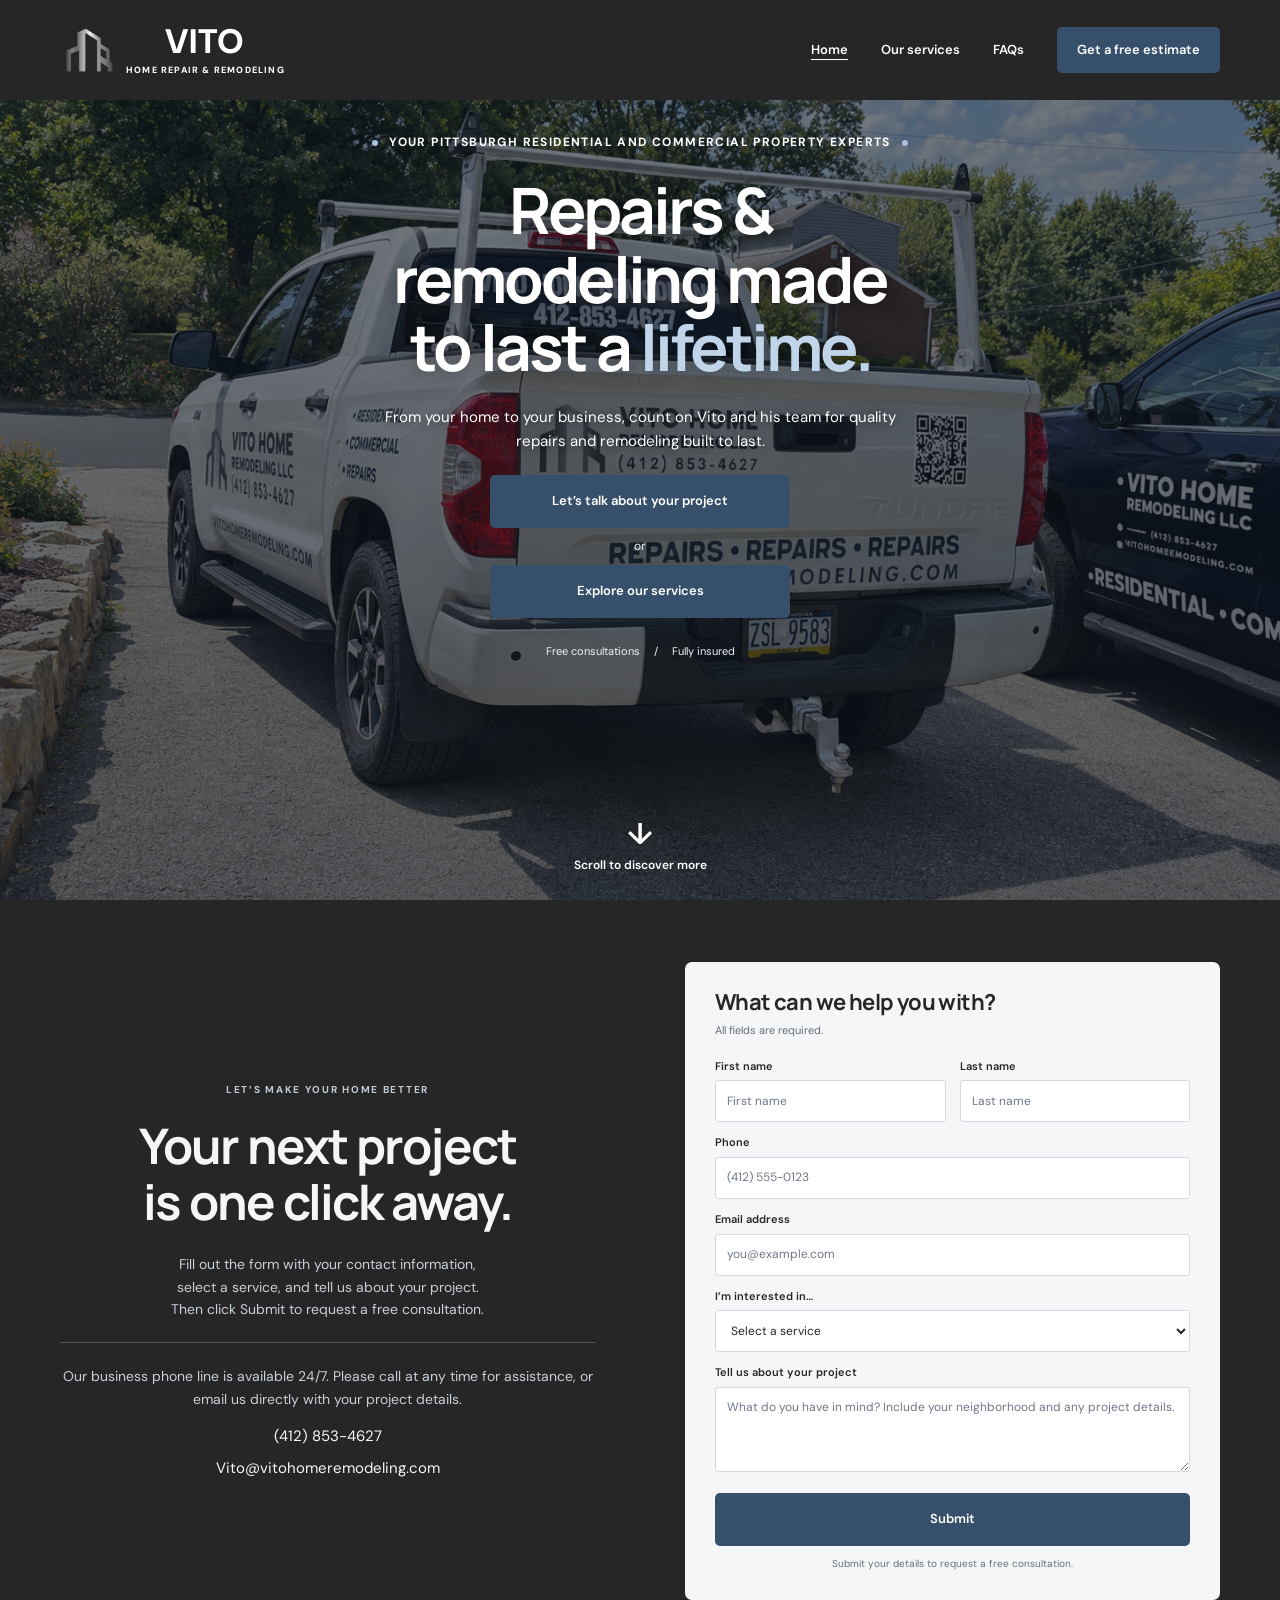
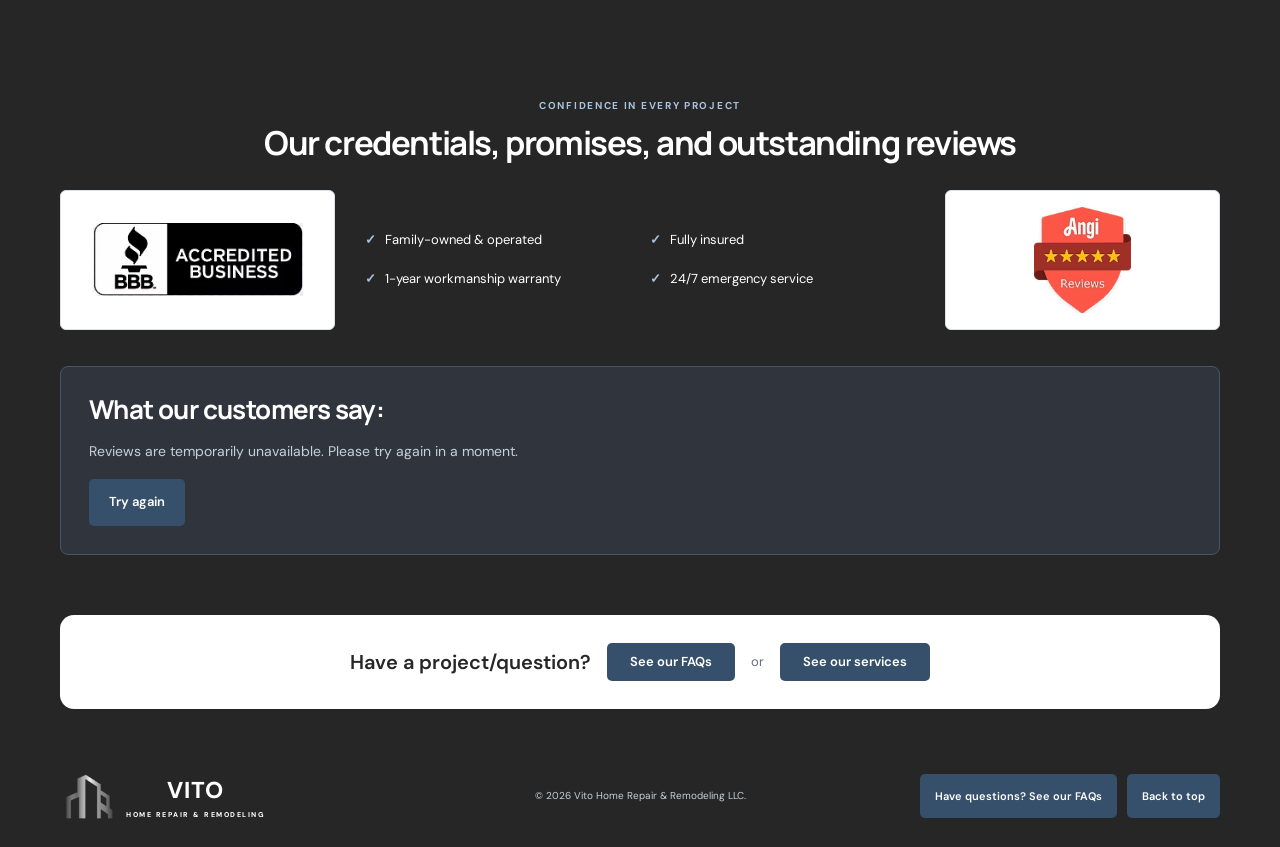
==== index.html @ 591f5d30 "more compliance changes" ====
<!doctype html>
<html lang="en">
<head>
  <meta charset="utf-8">
  <meta name="viewport" content="width=device-width, initial-scale=1">
  <meta name="description" content="Family-owned home remodeling and repairs in Greater Pittsburgh. Talk directly with Vito about roofing, gutters, exterior repairs, and interior remodeling.">
  <meta name="theme-color" content="#262626">
  <title>Vito Home Repair &amp; Remodeling | Built on trust. Made for home.</title>
  <link rel="stylesheet" href="styles.css">
  <script src="script.js" defer></script>

  <script src="scroll-cue.js" defer></script>
  <script src="reviews.js" defer></script>
</head>
<body>
  <a class="skip-link" href="#main">Skip to content</a>
  <div class="site-header" id="top"><header class="header container">
    <a class="brand" href="#" aria-label="Vito Home Repair &amp; Remodeling home"><img class="brand-logo" src="images/branding/Metallic%20Geometric%20Architecture%20Emblem.png" alt="" width="56" height="48"><span>VITO<span class="brand-sub">HOME REPAIR &amp; REMODELING</span></span></a>
    <button class="menu-toggle" type="button" aria-expanded="false" aria-controls="navigation">Menu <span aria-hidden="true">&#9776;</span></button>
    <nav id="navigation" aria-label="Main navigation"><a href="index.html" aria-current="page">Home</a><a href="services.html">Our services</a><a href="faq.html">FAQs</a><a href="#contact-form" class="button button-small">Get a free estimate</a></nav>
  </header></div>
  <main id="main">
    <section class="hero hero-background" aria-labelledby="hero-title">
      <p class="eyebrow hero-tagline"><span class="dot" aria-hidden="true"></span> YOUR PITTSBURGH RESIDENTIAL AND COMMERCIAL PROPERTY EXPERTS <span class="dot" aria-hidden="true"></span></p>
      <div class="hero-copy"><h1 id="hero-title">Repairs &amp;<br>remodeling made<br>to last a <em>lifetime.</em></h1><p class="intro">From your home to your business, count on Vito and his team for quality repairs and remodeling built to last.</p><div class="hero-actions"><a href="#contact-form" class="button">Let&#8217;s talk about your project</a><span class="hero-action-divider">or</span><a class="button" href="services.html">Explore our services</a></div><div class="hero-note">Free consultations <span class="separator">/</span> Fully insured</div></div>
    <div class="scroll-cue-slot"><a class="scroll-cue" href="#contact"><span class="scroll-cue-arrow" aria-hidden="true">&#8595;</span><span>Scroll to discover more</span></a></div>
    </section>

    <section id="contact" class="contact section" aria-labelledby="contact-title"><div class="container contact-grid"><div class="contact-copy"><p class="eyebrow">LET&#8217;S MAKE YOUR HOME BETTER</p><h2 id="contact-title">Your next project<br>is one click away.</h2><p>Fill out the form with your contact information, select a service, and tell us about your project. Then click Submit to request a free consultation.</p><div class="contact-direct"><p>Our business phone line is available 24/7. Please call at any time for assistance, or email us directly with your project details.</p><a class="contact-phone" href="tel:+14128534627">(412) 853-4627</a><a class="contact-email" href="mailto:Vito@vitohomeremodeling.com">Vito@vitohomeremodeling.com</a></div></div>
      <form id="contact-form" class="contact-form" novalidate><h3>What can we help you with?</h3><p class="form-intro">All fields are required.</p><div class="form-row"><div class="field"><label for="firstName">First name</label><input id="firstName" name="firstName" autocomplete="given-name" minlength="1" maxlength="80" required placeholder="First name" aria-describedby="firstName-error"><span class="error" id="firstName-error"></span></div><div class="field"><label for="lastName">Last name</label><input id="lastName" name="lastName" autocomplete="family-name" minlength="1" maxlength="80" required placeholder="Last name" aria-describedby="lastName-error"><span class="error" id="lastName-error"></span></div></div><div class="field"><label for="phone">Phone</label><input id="phone" name="phone" type="tel" autocomplete="tel" maxlength="25" required placeholder="(412) 555-0123" aria-describedby="phone-error"><span class="error" id="phone-error"></span></div><div class="field"><label for="email">Email address</label><input id="email" name="email" type="email" autocomplete="email" maxlength="254" required placeholder="you@example.com" aria-describedby="email-error"><span class="error" id="email-error"></span></div><div class="field"><label for="service">I&#8217;m interested in&#8230;</label><select id="service" name="service" required aria-describedby="service-error"><option value="">Select a service</option><option>Roofing & leak repairs</option><option>Gutters & exterior repairs</option><option>Interior remodeling</option><option>Commercial repairs</option><option>Something else</option></select><span class="error" id="service-error"></span></div><div class="field"><label for="message">Tell us about your project</label><textarea id="message" name="message" rows="3" minlength="20" maxlength="2000" required placeholder="What do you have in mind? Include your neighborhood and any project details." aria-describedby="message-error"></textarea><span class="error" id="message-error"></span></div><div class="honeypot" aria-hidden="true"><label for="website">Leave this field empty</label><input id="website" name="website" tabindex="-1" autocomplete="off"></div><button class="button submit-button" type="submit">Submit</button><p class="form-note">Online submission is not available yet. Please call or email us directly.</p><p id="form-status" role="status" aria-live="polite"></p><noscript><p>Online submission is not available yet. Please <a href="mailto:Vito@vitohomeremodeling.com">email Vito directly</a> or call (412) 853-4627.</p></noscript></form></div></section>
    <section class="credentials" aria-labelledby="credentials-title">
      <div class="container">
        <div class="credentials-heading"><p class="eyebrow">CONFIDENCE IN EVERY PROJECT</p><h2 id="credentials-title">Our credentials, promises, and outstanding reviews</h2></div>
        <div class="credentials-content">
          <div class="credential-badge credential-bbb"><img src="images/credentials/BBBcred_icon~mv2.avif" alt="Better Business Bureau credential badge" loading="lazy"></div>
          <ul class="credential-list">
            <li><span aria-hidden="true">&#10003;</span> Family-owned &amp; operated</li>
            <li><span aria-hidden="true">&#10003;</span> Fully insured</li>
            <li><span aria-hidden="true">&#10003;</span> 1-year workmanship warranty</li>
            <li><span aria-hidden="true">&#10003;</span> 24/7 emergency service</li>
          </ul>
          <div class="credential-badge credential-angi"><img src="images/credentials/angi_five_star_icon_mv2.avif" alt="Angi five-star badge" loading="lazy"></div>
        </div>
        <section id="google-reviews" class="google-reviews" aria-labelledby="reviews-title">
          <div class="reviews-heading"><h3 id="reviews-title">What our customers say:</h3></div>
          <p id="reviews-status" class="reviews-status" role="status" aria-live="polite">Loading Google reviews...</p>
          <div id="google-reviews-content" aria-busy="true"></div>
          <button id="reviews-retry" class="button button-small" type="button" hidden>Try again</button>
          <noscript><p>Enable JavaScript to view Google reviews.</p></noscript>
        </section>
      </div>
    </section>
    
    <div class="project-prompt-section">
    <div class="contact-intro-prompt container">
      <p>Have a project/question?</p>
      <a class="button" href="faq.html">See our FAQs</a>
      <span>or</span>
      <a class="button" href="services.html">See our services</a>
    </div>
    </div>
  </main>

  <footer class="site-footer"><div class="container footer"><a class="footer-brand" href="#"><img class="brand-logo" src="images/branding/Metallic%20Geometric%20Architecture%20Emblem.png" alt="" width="56" height="48"><div>VITO<span>HOME REPAIR &amp; REMODELING</span></div></a><p>&#169; <span id="year">2026</span> Vito Home Repair &amp; Remodeling LLC.</p><div class="footer-actions"><a class="button button-small" href="faq.html">Have questions? See our FAQs</a><a class="button button-small back-to-top" href="#top">Back to top</a></div></div></footer>
</body>
</html>
---- styles.css ----
@import url('https://fonts.googleapis.com/css2?family=DM+Sans:wght@400;500;600;700&family=Manrope:wght@400;500;600;700;800&display=swap');
:root{--cream:#f5f6f8;--ink:#262626;--muted:#656e7b;--blue:#36506b;--line:#d9e0e8;--white:#fff;--radius:5px}*{box-sizing:border-box}html{scroll-behavior:smooth;scroll-padding-top:25px}body{margin:0;background:var(--cream);color:var(--ink);font-family:'DM Sans',Arial,sans-serif;font-size:15px;line-height:1.6}a{color:inherit;text-decoration:none;text-align:center}button,input,textarea,select{font:inherit}button,a,input,textarea,select{-webkit-tap-highlight-color:transparent}a,button{touch-action:manipulation}img{display:block;width:100%;height:100%;object-fit:cover}h1,h2,h3,p{margin:0}h1,h2,h3{font-family:Manrope,Arial,sans-serif;line-height:1.15}h2{font-size:clamp(28px,3vw,39px);font-weight:700;letter-spacing:-1.4px}h3{font-size:20px;letter-spacing:-.6px}.container{width:min(1160px,calc(100% - 80px));margin-inline:auto}.topbar{background:var(--ink);color:#eee;font-size:11px;letter-spacing:.3px}.topbar .container{display:flex;justify-content:space-between;padding-block:9px}.topbar a span{margin:0 9px;color:#a8c4e0}.header{display:flex;justify-content:space-between;align-items:center;height:100px}.brand{display:flex;align-items:center;gap:10px;font-size:34px;font-weight:800;letter-spacing:1px;line-height:1}.brand svg{width:42px;height:45px;fill:none;stroke:var(--blue);stroke-width:2.8;stroke-linejoin:round}.brand-sub{display:block;font-size:9px;letter-spacing:2px;margin-top:7px}.header nav{display:flex;align-items:center;gap:33px;font-size:13px;font-weight:600}.button{display:inline-flex;align-items:center;justify-content:center;text-align:center;gap:26px;background:var(--blue);color:white;border:1px solid transparent;border-radius:var(--radius);padding:15px 22px;font-weight:600;font-size:13px;cursor:pointer;transition:background .2s,transform .2s}.button:hover{background:#293e54;transform:translateY(-2px)}.button span{font-size:19px;line-height:1}.button-small{padding:12px 19px}.menu-toggle{display:none}.hero{display:grid;grid-template-columns:1fr 1fr;gap:40px;align-items:center;padding:26px 0 40px}.eyebrow{font-size:10px;letter-spacing:1.7px;font-weight:700;margin-bottom:20px}.dot{display:inline-block;height:6px;width:6px;border-radius:50%;background:var(--blue);vertical-align:middle;margin-right:7px}h1{font-size:clamp(44px,5vw,66px);font-weight:700;letter-spacing:-3px;line-height:1.07}em{font-style:normal;color:var(--blue)}.intro{max-width:410px;color:var(--muted);margin-top:23px;font-size:15px}.hero-actions{display:flex;align-items:center;gap:23px;margin-top:29px}.text-link{font-size:12px;font-weight:700;white-space:nowrap}.text-link span{margin-left:9px}.hero-note{display:flex;align-items:center;gap:10px;font-size:11px;color:var(--muted);margin-top:25px}.check{color:var(--blue);font-size:16px}.separator{color:#bbc8d8;margin-inline:4px}.hero-visual{height:440px;position:relative;border-radius:7px;isolation:isolate;background:#36506b}.hero-visual>img{border-radius:7px}.hero-visual:after{content:'';position:absolute;inset:0;background:linear-gradient(transparent 45%,#20262ecc);border-radius:7px;z-index:1}.image-label{position:absolute;bottom:28px;left:28px;right:20px;color:#fff;z-index:2;display:grid;font-size:20px;font-weight:500}.small-label{font-size:9px;letter-spacing:1.8px;margin-bottom:6px}.experience{position:absolute;top:25px;right:-15px;background:#e0e8f1;z-index:2;padding:17px 21px;display:flex;align-items:center;gap:12px;border-radius:3px;box-shadow:0 6px 25px #0001;transform:rotate(3deg)}.experience strong{font-size:36px;line-height:1.1;letter-spacing:-2px}.experience span{font-size:11px;line-height:1.35}.trust-strip{display:flex;justify-content:space-between;gap:15px;border-block:1px solid var(--line);padding-block:20px;font-size:11px;font-weight:500}.trust-strip b{color:var(--blue);margin-right:9px}.section{padding-block:62px}.section-heading{display:flex;justify-content:space-between;align-items:end;gap:25px;margin-bottom:28px}.section-heading .eyebrow{margin-bottom:12px}.section-heading>p{font-size:12px;color:var(--muted);flex-shrink:0}.service-grid{display:grid;grid-template-columns:repeat(3,1fr);gap:25px}.service-image{height:215px;border-radius:5px;position:relative;overflow:hidden;background:#dfe5ed}.service-image img{transition:transform .4s}.service-card:hover img{transform:scale(1.04)}.image-number{position:absolute;bottom:12px;left:12px;font-size:9px;letter-spacing:1.2px;background:var(--cream);padding:5px 9px;border-radius:2px}.card-title{display:flex;justify-content:space-between;align-items:center;margin-top:19px;gap:6px}.card-title h3{font-size:19px}.card-title>span{display:grid;place-items:center;border:1px solid #cbd5e1;border-radius:50%;width:29px;height:29px;flex-shrink:0}.service-card p{color:var(--muted);font-size:13px;margin-top:9px;max-width:330px}.services-footer{text-align:center;font-size:12px;color:var(--muted);margin-top:30px}.services-footer a{color:var(--ink);border-bottom:1px solid #a4b3c5;margin-left:5px}.about{background:#e7ecf2;border-radius:7px;display:grid;grid-template-columns:.9fr 1.1fr;overflow:hidden}.owner-photo{position:relative;min-height:340px}.owner-photo img{position:absolute;inset:0}.owner-photo>span{position:absolute;bottom:17px;left:20px;background:var(--cream);padding:7px 12px;font-size:9px;letter-spacing:1.2px}.about-copy{padding:36px 45px}.about-copy .eyebrow{margin-bottom:14px}.about-copy h2{font-size:32px}.about-copy p:not(.eyebrow){font-size:13px;color:#546171;margin-top:16px}.signature{font-family:Georgia,serif;font-style:italic;font-size:24px;margin-top:20px}.signature span{display:block;font-family:'DM Sans',Arial,sans-serif;font-style:normal;font-size:8px;font-weight:600;letter-spacing:1.5px;margin-top:5px}.contact{background:var(--ink);color:var(--cream);margin-top:65px}.contact-grid{display:grid;grid-template-columns:1fr 1fr;gap:90px;align-items:center}.contact-copy .eyebrow{color:#c1ccdb}.contact-copy h2{font-size:clamp(35px,4vw,49px);letter-spacing:-1.8px;line-height:1.15}.contact-copy em{color:#a8c4e0}.contact-copy>p:not(.eyebrow){font-size:14px;max-width:335px;color:#c6cfdb;margin-top:23px}.contact-phone{display:block;font-family:Manrope,Arial,sans-serif;font-size:26px;font-weight:600;margin-top:30px}.contact-phone span{font-size:21px;color:#a8c4e0;margin-left:10px}.contact-email{display:inline-block;font-size:13px;color:#cdd5e0;margin-top:5px;border-bottom:1px solid #65788e}.location{border-top:1px solid #485565;margin-top:30px;padding-top:19px;font-size:11px;color:#c2cddb}.location span{color:#a8c4e0;font-size:20px;margin-right:8px}.contact-form{background:var(--cream);padding:28px 30px;color:var(--ink);border-radius:7px}.contact-form h3{font-size:22px}.form-intro{font-size:11px;color:var(--muted);margin:7px 0 18px}.form-row{display:grid;grid-template-columns:1fr 1fr;gap:14px}.field{margin-bottom:12px}label{display:block;font-weight:600;font-size:11px;margin-bottom:5px}label span{font-weight:400;color:var(--muted)}input,select,textarea{width:100%;min-width:0;padding:10px 11px;border:1px solid #d1dae5;border-radius:3px;background:#fff;color:var(--ink);font-size:12px}input,select{min-height:42px}textarea{resize:vertical;min-height:85px}input::placeholder,textarea::placeholder{color:#6d7888}input[aria-invalid=true],textarea[aria-invalid=true],select[aria-invalid=true]{border-color:#b33122}.error{display:block;color:#a6291c;font-size:11px;margin-top:3px}.error:empty{display:none}.submit-button{width:100%;margin-top:2px}.form-note{font-size:10px;text-align:center;color:var(--muted);margin-top:10px}#form-status{font-size:12px;margin-top:10px}#form-status:empty{display:none}.honeypot{position:absolute;left:-10000px;width:1px;height:1px;overflow:hidden}.footer{display:flex;align-items:center;justify-content:space-between;gap:20px;padding-block:27px;font-size:10px;color:var(--muted)}.footer-brand{font-size:23px;font-weight:800;color:var(--ink);letter-spacing:1px}.footer-brand span{display:block;font-size:7px;letter-spacing:1.5px}.footer>a:last-child{font-size:11px}.skip-link{position:fixed;top:-70px;left:15px;padding:10px 20px;background:var(--ink);color:#fff;z-index:20}.skip-link:focus{top:10px}:focus-visible{outline:3px solid #6689ae;outline-offset:4px}a:not(.button):hover{color:var(--blue)}.topbar a:hover,.contact a:hover{color:#c0d5ea}
@media(min-width:1400px){.hero{padding-top:35px}.hero-visual{height:460px}}
@media(max-width:1000px){.container{width:calc(100% - 48px)}.hero{gap:28px}h1{font-size:48px}.hero-actions{align-items:start;flex-direction:column;gap:15px}.hero-visual{height:450px}.section-heading>p{display:none}.contact-grid{gap:40px}.about-copy{padding:30px}.trust-strip{flex-wrap:wrap}.service-image{height:180px}.card-title h3{font-size:16px}}
@media(max-width:650px){.container{width:calc(100% - 36px)}.topbar{font-size:9px}.topbar a{font-size:0}.topbar a:after{content:'Call (412) 853-4627';font-size:10px}.topbar a span,.since{display:none}.header{height:82px;position:relative}.brand{font-size:29px}.brand svg{width:34px}.brand-sub{font-size:7px}.menu-toggle{display:block;background:transparent;border:1px solid var(--line);border-radius:3px;padding:8px 12px;color:var(--ink);font-size:12px}.menu-toggle span{margin-left:8px}.header nav{display:none;position:absolute;top:73px;left:0;right:0;background:var(--cream);padding:22px;z-index:10;box-shadow:0 12px 18px #0002;border:1px solid var(--line);align-items:stretch;gap:20px}.header nav.open{display:flex;flex-direction:column}.hero{grid-template-columns:1fr;padding:15px 0 26px;gap:30px}h1{font-size:clamp(42px,11vw,60px);letter-spacing:-2px}.eyebrow{font-size:9px;margin-bottom:17px}.intro{font-size:14px;margin-top:18px;max-width:390px}.hero-actions{flex-direction:row;align-items:center;gap:18px;margin-top:23px}.hero-actions .button{padding:13px 15px;gap:15px;font-size:11px}.text-link{font-size:10px}.hero-note{margin-top:16px}.hero-visual{height:290px;margin-right:8px}.experience{top:20px;right:-8px;padding:13px 17px}.experience strong{font-size:30px}.image-label{left:20px;bottom:22px;font-size:18px}.trust-strip{display:grid;grid-template-columns:1fr 1fr;gap:14px 9px;font-size:9px;padding-block:19px}.trust-strip b{margin-right:4px}.section{padding-block:39px}h2{font-size:29px;letter-spacing:-1px}.section-heading{margin-bottom:22px}.service-grid{grid-template-columns:1fr;gap:25px}.service-image{height:220px}.card-title{margin-top:12px}.card-title h3{font-size:20px}.service-card p{max-width:none;margin-top:5px}.services-footer{font-size:11px;text-align:left;margin-top:24px}.services-footer a{display:inline-block;margin:4px 0 0}.about{grid-template-columns:1fr}.owner-photo{min-height:250px}.about-copy{padding:28px 23px}.about-copy h2{font-size:30px}.contact{margin-top:39px}.contact-grid{grid-template-columns:1fr;gap:28px}.contact-copy h2{font-size:40px}.contact-copy h2 br:nth-child(2){display:none}.contact-copy>p:not(.eyebrow){margin-top:17px}.contact-phone{margin-top:20px}.location{margin-top:20px;padding-top:13px}.contact-form{padding:24px 20px}.form-row{gap:10px}.footer{flex-wrap:wrap;gap:15px;padding-block:22px}.footer p{order:3;width:100%;border-top:1px solid var(--line);padding-top:14px}input,select,textarea{font-size:16px}.form-note{font-size:11px}}
.credentials + .about{margin-top:45px}
.header a[aria-current="page"]{color:var(--blue)}
.services-intro{padding-block:30px 38px;text-align:center}
.services-intro h1{font-size:clamp(40px,5vw,62px)}
.services-intro>p:last-child{max-width:540px;color:var(--muted);margin-top:20px;margin-inline:auto}
.service-jumpbar{position:sticky;top:0;z-index:5;background:var(--ink);color:#fff;--line:#fff;border-block:1px solid var(--line)}
.service-jumpbar>.container{display:grid;grid-template-columns:repeat(4,minmax(0,1fr))}
.service-jumpbar a{display:flex;align-items:center;justify-content:center;text-align:center;gap:10px;padding:19px 14px;font-size:12px;font-weight:600;min-height:62px;border-right:1px solid var(--line)}
.service-jumpbar a:last-child{border-right:0}
.service-jumpbar a:hover{background:#252525;color:#fff}


.service-stack{padding-block:12px 36px}
.service-detail{display:grid;grid-template-columns:.85fr 1.15fr;gap:48px;padding-block:42px;border-bottom:1px solid var(--line);scroll-margin-top:85px;align-items:center}
.service-detail-photo{position:relative;height:340px;border-radius:6px;overflow:hidden;background:#e7ecf2}
.service-detail-copy .eyebrow{margin-bottom:12px}
.service-detail-copy>p:not(.eyebrow){color:var(--muted);font-size:14px;margin-top:14px;max-width:470px}
.service-list{display:grid;grid-template-columns:1fr 1fr;gap:12px 22px;padding:0;list-style:none;margin:23px 0 26px;font-size:13px}
.service-list li{position:relative;padding-left:19px}
.service-list li:before{content:'\2713';position:absolute;left:0;color:var(--blue)}
.services-cta{display:flex;align-items:center;justify-content:space-between;gap:30px;background:#e7ecf2;padding:32px;border-radius:6px;margin-bottom:30px}
.services-cta .eyebrow{margin-bottom:10px}
.services-cta h2{font-size:29px}
.services-cta p:last-child{color:var(--muted);font-size:13px;margin-top:12px}
.services-cta .button{flex-shrink:0;justify-content:center;text-align:center}
@media(max-width:1000px){.service-jumpbar a{font-size:11px;padding:14px 10px;gap:7px}.service-detail{gap:28px}.service-list{gap:12px 16px}.service-detail-photo{height:360px}}
@media(max-width:650px){.credentials + .about{margin-top:30px}.services-intro{padding-block:15px 28px}.services-intro>p:last-child{font-size:14px}.service-jumpbar>.container{grid-template-columns:1fr 1fr}.service-jumpbar a{font-size:10px;min-height:48px;padding:10px 8px;gap:6px}.service-jumpbar a:nth-child(2n){border-right:0}.service-jumpbar a:nth-child(-n+2){border-bottom:1px solid var(--line)}.service-detail{grid-template-columns:1fr;gap:23px;padding-block:28px;scroll-margin-top:135px}.service-detail-photo{height:230px}.service-detail-copy h2{font-size:30px}.service-list{font-size:12px;gap:12px 16px;margin-top:20px}.service-detail-copy .button{font-size:12px}.service-stack{padding-block:0 28px}.services-cta{align-items:start;flex-direction:column;padding:25px;gap:22px}.services-cta h2{font-size:27px}}
[data-slideshow] img:not(:first-child){display:none}
[data-slideshow].slideshow-ready img{display:block;position:absolute;inset:0;opacity:0;transition:opacity 1.2s ease;pointer-events:none}
[data-slideshow].slideshow-ready img.is-active{opacity:1}
.slideshow-controls{position:absolute;bottom:12px;right:12px;z-index:2;display:flex;align-items:center;gap:2px;padding:3px;background:#000c;color:#fff;border-radius:4px}
.slideshow-controls button{min-width:38px;min-height:38px;padding:6px 9px;border:0;background:transparent;color:inherit;border-radius:2px;cursor:pointer;font-size:12px}
.slideshow-controls button:first-child,.slideshow-controls button:nth-child(3){font-size:24px;line-height:1}
.slideshow-controls button:hover{background:#ffffff30}
.slideshow-counter{font-size:11px;min-width:44px;text-align:center;padding-inline:6px}
@media(prefers-reduced-motion:reduce){html{scroll-behavior:auto}*,*:before,*:after{transition:none!important}}

.service-detail-copy > .button{display:flex;width:fit-content;max-width:100%;margin-inline:auto;justify-content:center;text-align:center}

.site-header{background:#262626;color:#fff}
.brand-sub{letter-spacing:1.2px}
@media(max-width:650px){.brand-sub{letter-spacing:.8px;font-size:7px}}
.hero-visual[data-slideshow] .image-label{bottom:72px;pointer-events:none}
.hero-visual[data-slideshow]:after{pointer-events:none}
.hero-visual[data-slideshow] .slideshow-controls{z-index:3}
.site-header .header a:not(.button){color:#fff}
.site-header .header a:not(.button):hover{text-decoration:underline;text-underline-offset:5px}
.site-header .header a[aria-current="page"]{text-decoration:underline;text-underline-offset:5px}
.site-header .menu-toggle{color:#fff;border-color:#666}
@media(max-width:650px){.site-header .header nav{background:#262626;border-color:#555}}

.contact-copy .location{border-top:0;margin-top:20px;padding-top:0}
.contact-direct{border-top:1px solid #485565;margin-top:22px;padding-top:22px;text-align:center}
.contact-direct p{font-size:14px;color:#c6cfdb;margin-bottom:14px}
.contact-direct .contact-phone,.contact-direct .contact-email{display:block;width:fit-content;max-width:100%;margin:8px auto 0;font-family:inherit;font-size:15px;font-weight:400;color:var(--cream);background:none;border:0;text-decoration:none;overflow-wrap:anywhere}
.contact-direct .contact-phone:hover,.contact-direct .contact-email:hover{color:var(--cream);text-decoration:underline}

.contact-copy{text-align:center}
.contact-copy>p:not(.eyebrow){margin-inline:auto}

.hero-actions{flex-direction:column;align-items:stretch;gap:9px;max-width:300px}
.hero-action-divider{text-align:center;font-size:12px;color:var(--muted)}

.hero-copy{text-align:center}
.hero-copy .intro,.hero-copy .hero-actions{margin-inline:auto}
.hero-copy .hero-note{justify-content:center}

.hero-tagline .dot:last-child{margin-right:0;margin-left:7px}
.about-copy h2.signature{font-family:Georgia,serif;font-weight:400;letter-spacing:normal;margin-top:0}

.scroll-cue{grid-column:1 / -1;display:flex;flex-direction:column;align-items:center;justify-content:center;gap:4px;width:fit-content;min-height:44px;margin:0 auto;padding:5px 14px;color:var(--blue);font-size:12px;font-weight:600}
.scroll-cue:hover{text-decoration:underline;text-underline-offset:4px}

.scroll-cue-arrow{font-size:30px;line-height:1.2}

.hero-tagline{grid-column:1 / -1;font-size:12px;line-height:1.7;text-align:center;width:100%;margin:0;letter-spacing:1.4px}

.credentials{padding-block:36px;background:var(--ink);color:#fff}
.credentials-heading{text-align:center;margin-bottom:28px}
.credentials-heading .eyebrow{color:#a8c4e0;margin-bottom:10px}
.credentials-heading h2{font-size:clamp(25px,3vw,33px)}
.credentials-content{display:grid;grid-template-columns:minmax(140px,1fr) minmax(0,2fr) minmax(140px,1fr);align-items:center;gap:30px}
.credential-badge{display:flex;align-items:center;justify-content:center;height:140px;padding:16px;background:#fff;border:1px solid var(--line);border-radius:6px}
.credential-badge img{width:100%;height:100%;object-fit:contain;max-width:210px}
.credential-list{display:grid;grid-template-columns:1fr 1fr;gap:18px 20px;list-style:none;padding:0;margin:0;font-size:13px}
.credential-list li{display:flex;align-items:baseline;gap:9px}
.credential-list span{color:#a8c4e0;font-weight:700}
.reviews-placeholder{margin-top:30px;padding:28px 20px;min-height:170px;border:1px dashed #7e93ab;border-radius:6px;background:#30353d;text-align:center;display:flex;flex-direction:column;justify-content:center;gap:12px}
.reviews-placeholder h3{color:#fff;font-size:23px}
.reviews-placeholder p{color:#c6cfdb;font-size:14px}
@media(max-width:900px){.credentials-content{gap:20px}.credential-list{grid-template-columns:1fr;font-size:12px}}
@media(max-width:600px){.credentials-content{grid-template-columns:repeat(2,minmax(0,1fr));gap:20px}.credential-list{grid-column:1 / -1;grid-row:2;grid-template-columns:1fr 1fr;max-width:440px;width:100%;margin-inline:auto}.credential-badge{height:120px;padding:12px}.credential-angi{grid-column:2;grid-row:1}}
@media(max-width:400px){.credential-list{grid-template-columns:1fr;max-width:230px}}
.faq-bottom-link{text-align:center;padding-block:28px 12px}
.faq-intro{text-align:center;padding-block:42px 38px}
.faq-intro .eyebrow{color:var(--blue)}
.faq-intro h1{font-size:clamp(36px,4.5vw,58px);letter-spacing:-2px;line-height:1.15}
.faq-intro>p:last-child{max-width:540px;margin:20px auto 0;color:var(--muted);font-size:15px}
.faq-content{max-width:850px;padding-bottom:48px}
.faq-section-heading{text-align:center;margin-bottom:24px}
.faq-section-heading h2{font-size:26px;letter-spacing:-.6px}
.faq-section-heading p{color:var(--muted);font-size:12px;margin-top:9px}
.faq-list{display:grid;gap:12px}
.faq-list details{background:#fff;border:1px solid var(--line);border-radius:6px;overflow:hidden}
.faq-list details[open]{border-color:var(--blue)}
.faq-list summary{display:flex;align-items:center;justify-content:space-between;gap:20px;list-style:none;cursor:pointer;padding:20px 24px;font-family:Manrope,Arial,sans-serif;font-size:15px;font-weight:700;line-height:1.5}
.faq-list summary::-webkit-details-marker{display:none}
.faq-list summary::after{content:'+';font-size:24px;line-height:1;color:var(--blue);flex-shrink:0;font-weight:400}
.faq-list details[open]>summary::after{content:'\2212'}
.faq-list summary:hover{background:#e7ecf2}
.faq-list summary:focus-visible{outline-offset:-4px}
.faq-answer{padding:0 24px 22px;color:var(--muted);font-size:14px;line-height:1.8}
.faq-answer a{display:inline-block;margin-top:12px;color:var(--blue);font-weight:600;text-decoration:underline;text-underline-offset:4px}
.faq-help{background:var(--ink);color:#fff;text-align:center;padding:38px 24px;border-radius:8px;margin-bottom:40px}
.faq-help .eyebrow{color:#a8c4e0;margin-bottom:12px}
.faq-help p:not(.eyebrow){color:#c6cfdb;margin:16px auto 22px;max-width:480px}
@media(min-width:651px) and (max-width:1000px){.header nav{gap:16px}.header .button-small{padding:12px}.header .brand{font-size:28px}.header .brand-sub{font-size:7px;letter-spacing:.6px}.header .brand svg{width:32px}}
@media(max-width:650px){.faq-intro{padding-block:25px 30px}.faq-intro h1{letter-spacing:-1.3px}.faq-list summary{padding:17px 18px;font-size:14px}.faq-answer{padding:0 18px 19px}.faq-content{padding-bottom:32px}}
.faq-contact-options{display:flex;flex-direction:row;flex-wrap:wrap;align-items:center;justify-content:center;gap:16px}
.faq-direct-link{color:#fff;font-size:16px;max-width:100%;overflow-wrap:anywhere}
.faq-help .faq-direct-link:hover{color:#c0d5ea}
.faq-option-divider{font-size:12px;color:#c6cfdb}

.site-footer{background:#262626;color:#fff}
.site-footer .footer{color:#c6cfdb}
.site-footer .footer-brand,.site-footer .footer a{color:#fff}
.site-footer .footer a:hover{color:#c0d5ea}
.site-footer .footer p{border-color:#485565}
.faq-bottom-link{padding-bottom:28px}

.brand .brand-logo,.footer-brand .brand-logo{width:56px;height:48px;object-fit:contain;flex-shrink:0}
.footer-brand{display:flex;align-items:center;gap:10px}
@media(max-width:1000px){.brand .brand-logo{width:40px;height:38px}}

.site-footer .footer{display:grid;grid-template-columns:minmax(0,1fr) auto minmax(0,1fr);gap:24px;align-items:center}
.site-footer .footer-brand{justify-self:start}
.site-footer .footer>p{text-align:center;margin:0}
.site-footer .back-to-top{justify-self:end;min-height:44px}
@media(max-width:900px){.site-footer .footer{grid-template-columns:1fr auto;gap:20px}.site-footer .footer>p{grid-column:1 / -1;grid-row:2;width:100%;padding-top:16px;border-top:1px solid #485565}.site-footer .back-to-top{grid-column:2;grid-row:1}}
@media(max-width:400px){.site-footer .footer{grid-template-columns:1fr}.site-footer .footer-brand,.site-footer .back-to-top{justify-self:center}.site-footer .back-to-top{grid-column:1;grid-row:2}.site-footer .footer>p{grid-row:3}}
.google-reviews{margin-top:36px;padding:28px;border:1px solid #485565;border-radius:8px;background:#30353d;min-width:0}
.reviews-heading,.reviews-summary,.reviews-toolbar{display:flex;align-items:center;justify-content:space-between;gap:20px}
.reviews-heading{margin-bottom:24px}.reviews-heading h3{font-size:26px}
.google-attribution{font-family:Arial,sans-serif;font-size:14px;font-weight:400;font-style:normal;color:#fff;white-space:nowrap;letter-spacing:normal}
.reviews-business{font-family:Manrope,Arial,sans-serif;font-size:20px;margin:0 0 10px;line-height:1.4}
.reviews-score{display:flex;align-items:center;gap:12px;flex-wrap:wrap}.reviews-score strong{font-size:22px}.reviews-count{font-size:13px;color:#c6cfdb}
.review-stars{display:inline-flex;align-items:center;gap:3px;height:24px;flex-shrink:0;vertical-align:middle}
.review-star{position:relative;display:block;width:20px;height:20px;flex:0 0 20px;color:#707987}
.review-star svg{display:block;width:20px;height:20px;max-width:none;fill:currentColor}
.review-star-fill{position:absolute;top:0;left:0;height:20px;overflow:hidden;color:#f4c45e}
.reviews-toolbar{margin:24px 0 14px}.reviews-toolbar p{font-size:12px;color:#c6cfdb}
.reviews-controls{display:flex;gap:8px;flex-shrink:0}.reviews-controls button{min-height:44px;padding:8px 14px;background:transparent;border:1px solid #7e93ab;border-radius:4px;color:#fff;cursor:pointer;font-size:12px}
.reviews-controls button:hover:not(:disabled){background:var(--blue)}.reviews-controls button:disabled{opacity:.4;cursor:default}
.reviews-list{display:grid;grid-template-columns:1fr;gap:16px;max-height:460px;overflow-y:auto;overflow-x:hidden;padding:4px 12px 4px 4px;scrollbar-width:thin;scrollbar-color:#a8c4e0 #262626}
.review-card{flex:0 0 calc((100% - 36px)/3);min-width:0;scroll-snap-align:start;background:#fff;color:var(--ink);border-radius:7px;padding:22px;align-self:flex-start;overflow-wrap:anywhere}
.review-author{display:flex;align-items:center;gap:10px;margin-bottom:12px}.review-author h5{margin:0;font-size:15px;line-height:1.4}.review-author a{color:var(--blue)}.review-avatar{width:40px;height:40px;flex-shrink:0;border-radius:50%;object-fit:cover}
.review-date{display:block;font-size:11px;color:var(--muted);margin-top:5px}.review-text{font-size:13px;line-height:1.8;white-space:pre-wrap;margin-top:14px}.review-source{display:inline-block;margin-top:16px;font-size:12px;font-weight:600;color:var(--blue);text-decoration:underline}
.reviews-status,.reviews-empty{color:#c6cfdb;font-size:14px;margin:16px 0}.reviews-status:empty{display:none}#reviews-retry[hidden]{display:none}
@media(max-width:1000px){.review-card{flex-basis:calc((100% - 18px)/2)}.reviews-summary{align-items:flex-start;flex-direction:column}}
@media(max-width:650px){.google-reviews{padding:20px 14px}.reviews-heading{align-items:flex-start;flex-direction:column;gap:10px}.reviews-heading h3{font-size:23px}.reviews-toolbar{align-items:flex-start;flex-direction:column;gap:12px}.review-card{flex-basis:90%;padding:18px}.reviews-summary .button{width:100%}}
.google-reviews .reviews-heading{justify-content:flex-start;align-items:flex-start;text-align:left;margin-bottom:14px}
.reviews-attribution{text-align:center;margin-top:18px}

.reviews-score{justify-content:flex-start;text-align:left}
.reviews-list .review-card{width:100%;align-self:auto}.review-text{height:auto;overflow:visible}

/* Keep the discovery cue within the opening view on laptop screens. */
@media(min-width:1001px) and (max-height:850px){
  .hero{padding-block:16px;row-gap:16px}
  .hero .intro{margin-top:14px;font-size:14px;line-height:1.5}
  .hero .hero-actions{margin-top:16px;gap:5px}
  .hero-actions .button{padding-block:11px}
  .hero .hero-note{margin-top:12px}
  .hero .hero-visual{height:clamp(260px,calc(100svh - 250px),460px)}
  .hero .scroll-cue{gap:0;padding-block:0}
  .hero .scroll-cue-arrow{font-size:25px}
}
@media(min-width:651px) and (max-width:1000px) and (max-height:850px){
  .hero{padding-block:14px;row-gap:14px}
  .hero .intro{font-size:13px;line-height:1.5;margin-top:12px}
  .hero .hero-actions{margin-top:14px;gap:4px}
  .hero-actions .button{padding:10px 12px;font-size:12px}
  .hero .hero-note{margin-top:10px}
  .hero .hero-visual{height:clamp(280px,calc(100svh - 260px),420px)}
  .hero .scroll-cue{gap:0;padding-block:0}
  .hero .scroll-cue-arrow{font-size:25px}
}
@media(max-width:650px){
  .hero .scroll-cue{grid-row:3}
}
.scroll-cue-slot{grid-column:1 / -1;min-height:64px}
.hero .scroll-cue.is-floating{position:fixed;left:50%;bottom:18px;transform:translateX(-50%);z-index:8;flex-direction:row;gap:8px;padding:8px 16px;border:1px solid var(--line);border-radius:30px;background:var(--cream);box-shadow:0 3px 16px #0002;white-space:nowrap}
@media(max-width:650px){.scroll-cue-slot{grid-row:3}}
.contact-intro-prompt{display:flex;align-items:center;justify-content:center;flex-wrap:wrap;gap:16px;padding-block:34px;text-align:center}
.contact-intro-prompt>p{font-size:20px;font-weight:600}
.contact-intro-prompt>span{color:var(--muted);font-size:13px}
.consultation-prompt{display:inline-flex;align-items:center;justify-content:center;gap:10px;font-size:14px;color:var(--blue)}
.consultation-prompt span{font-size:24px}
.contact-intro-prompt + .contact{margin-top:0}
@media(max-width:650px){.contact-intro-prompt{flex-direction:column;gap:12px;padding-block:28px}}
.contact-intro-prompt>.button{padding-block:8px}
.contact-intro-prompt>.consultation-prompt{font-size:14px;color:var(--blue)}

.site-footer .footer-actions{display:flex;justify-content:flex-end;align-items:center;gap:10px;justify-self:end}
.site-footer .footer-actions .button{font-size:11px;white-space:nowrap;min-height:44px;padding:10px 14px}
@media(max-width:1100px){.site-footer .footer{grid-template-columns:1fr auto}.site-footer .footer-actions{grid-column:2;grid-row:1}.site-footer .footer>p{grid-column:1 / -1;grid-row:2;width:100%;padding-top:16px;border-top:1px solid #485565}}
@media(max-width:650px){.site-footer .footer{grid-template-columns:1fr}.site-footer .footer-brand{justify-self:center}.site-footer .footer-actions{grid-column:1;grid-row:2;justify-self:center;justify-content:center;flex-wrap:wrap}.site-footer .footer>p{grid-row:3}}
/* Full-width homepage truck photo. */
.hero.hero-background{width:100%;margin:0;display:flex;flex-direction:column;justify-content:center;gap:24px;min-height:calc(100svh - 100px);padding:32px max(24px,calc((100% - 1160px)/2)) 20px;background-color:var(--ink);background-image:linear-gradient(rgba(15,23,32,.58),rgba(15,23,32,.68)),url('images/branding/full_truck.png');background-size:cover;background-position:center;color:#fff}
.hero-background .hero-tagline{max-width:1000px;color:#fff}
.hero-background .hero-tagline .dot{background:#a8c4e0}
.hero-background .hero-copy{width:100%;max-width:760px}
.hero-background h1{font-size:clamp(44px,5vw,66px);text-shadow:0 2px 16px #0005}
.hero-background h1 em{color:#c0d5ea}
.hero-background .intro{max-width:520px;color:#fff;text-shadow:0 1px 8px #0008}
.hero-background .hero-note,.hero-background .hero-action-divider,.hero-background .separator{color:#eef3f8}
.hero-background .hero-actions{margin-top:22px}
.hero-background .scroll-cue-slot{width:100%;min-height:54px;margin-top:auto}
.hero-background .scroll-cue{color:#fff}
.hero-background .scroll-cue.is-floating{background:var(--ink);border-color:#65788e;color:#fff}
@media(max-width:650px){.hero.hero-background{min-height:calc(100svh - 82px);padding:26px 18px 18px;gap:22px;background-position:52% center}.hero-background h1{font-size:clamp(42px,10vw,60px)}.hero-background .hero-tagline{font-size:11px}.hero-background .intro{font-size:14px}}
.services-page .about{margin-block:30px 38px}
.services-page .about-copy h1.signature{font-family:Georgia,serif;font-weight:400;font-size:32px;letter-spacing:normal;line-height:1.15;margin-top:0}
@media(max-width:650px){.services-page .about{margin-block:20px 28px}.services-page .about-copy h1.signature{font-size:30px}}

.hero-background + .contact{margin-top:0}

.project-prompt-section{background:var(--ink);padding-block:24px 36px}
.project-prompt-section .contact-intro-prompt{background:#fff;color:var(--ink);border-radius:14px;padding:28px 24px}
@media(max-width:650px){.project-prompt-section{padding-block:18px 26px}.project-prompt-section .contact-intro-prompt{padding:24px 18px}}

/* White service cards on the shared charcoal background. */
.services-page{background:var(--ink)}
.services-page .services-cta{background:#fff;border-radius:14px;color:var(--ink)}
.services-page .service-stack{display:grid;gap:28px;padding-block:28px 36px}
.services-page .service-detail{background:#fff;color:var(--ink);border:0;border-radius:14px;padding:32px;min-width:0}
.services-page .service-detail-copy{min-width:0}
@media(max-width:650px){.services-page .service-stack{gap:20px;padding-block:20px 28px}.services-page .service-detail{padding:20px 18px}.services-page .service-detail-copy .button{max-width:100%;white-space:normal}}
.services-about-wrap{background:var(--cream);padding-block:30px 38px}
.services-page .services-about-wrap .about{margin-block:0;background:#e7ecf2;border-radius:7px}
@media(max-width:650px){.services-about-wrap{padding-block:20px 28px}}

.service-jumpbar{border-bottom:0}

.hero-background a.scroll-cue:hover{color:#fff}
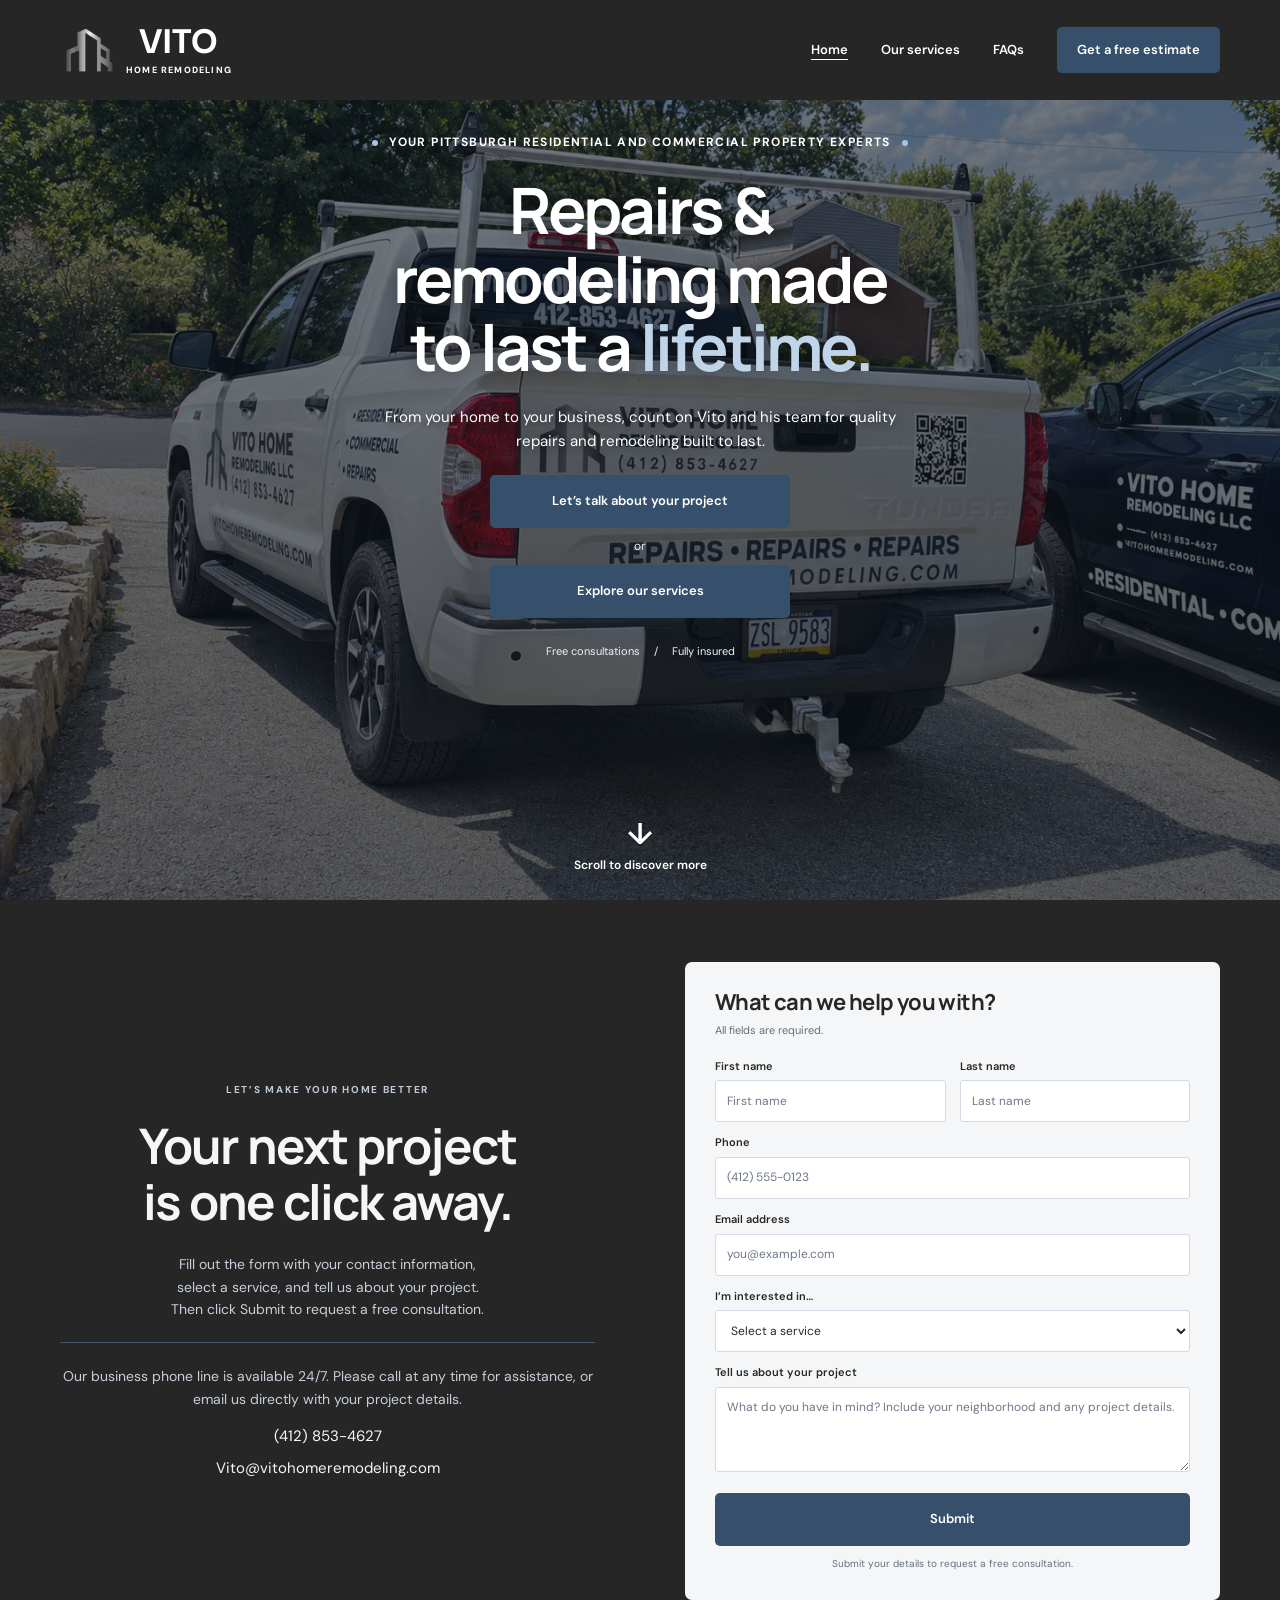
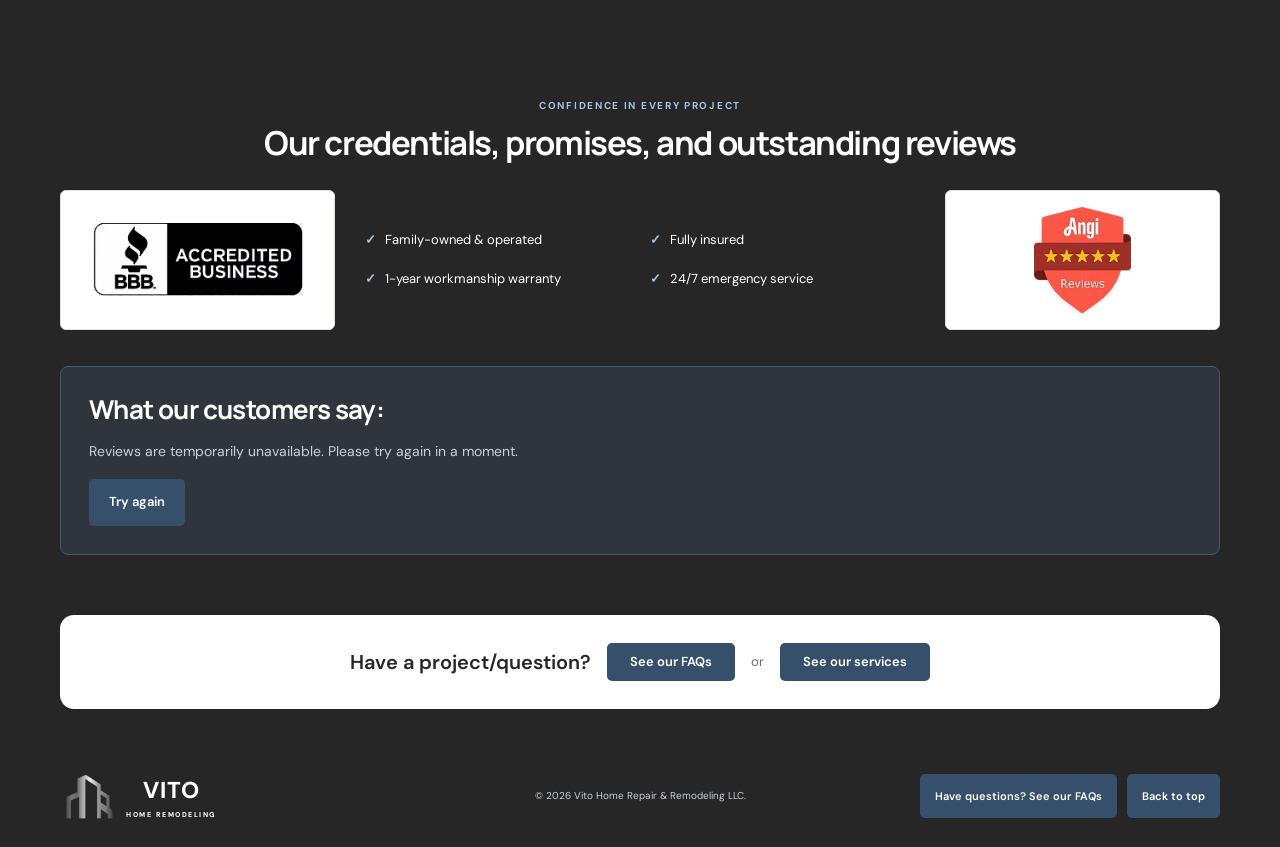
==== commit b4c573fb: "logo change" ====
--- a/index.html
+++ b/index.html
@@ -15,7 +15,7 @@
 <body>
   <a class="skip-link" href="#main">Skip to content</a>
   <div class="site-header" id="top"><header class="header container">
-    <a class="brand" href="#" aria-label="Vito Home Repair &amp; Remodeling home"><img class="brand-logo" src="images/branding/Metallic%20Geometric%20Architecture%20Emblem.png" alt="" width="56" height="48"><span>VITO<span class="brand-sub">HOME REPAIR &amp; REMODELING</span></span></a>
+    <a class="brand" href="#" aria-label="Vito Home Remodeling home"><img class="brand-logo" src="images/branding/Metallic%20Geometric%20Architecture%20Emblem.png" alt="" width="56" height="48"><span>VITO<span class="brand-sub">HOME REMODELING</span></span></a>
     <button class="menu-toggle" type="button" aria-expanded="false" aria-controls="navigation">Menu <span aria-hidden="true">&#9776;</span></button>
     <nav id="navigation" aria-label="Main navigation"><a href="index.html" aria-current="page">Home</a><a href="services.html">Our services</a><a href="faq.html">FAQs</a><a href="#contact-form" class="button button-small">Get a free estimate</a></nav>
   </header></div>
@@ -61,7 +61,7 @@
     </div>
   </main>
 
-  <footer class="site-footer"><div class="container footer"><a class="footer-brand" href="#"><img class="brand-logo" src="images/branding/Metallic%20Geometric%20Architecture%20Emblem.png" alt="" width="56" height="48"><div>VITO<span>HOME REPAIR &amp; REMODELING</span></div></a><p>&#169; <span id="year">2026</span> Vito Home Repair &amp; Remodeling LLC.</p><div class="footer-actions"><a class="button button-small" href="faq.html">Have questions? See our FAQs</a><a class="button button-small back-to-top" href="#top">Back to top</a></div></div></footer>
+  <footer class="site-footer"><div class="container footer"><a class="footer-brand" href="#"><img class="brand-logo" src="images/branding/Metallic%20Geometric%20Architecture%20Emblem.png" alt="" width="56" height="48"><div>VITO<span>HOME REMODELING</span></div></a><p>&#169; <span id="year">2026</span> Vito Home Repair &amp; Remodeling LLC.</p><div class="footer-actions"><a class="button button-small" href="faq.html">Have questions? See our FAQs</a><a class="button button-small back-to-top" href="#top">Back to top</a></div></div></footer>
 </body>
 </html>
 
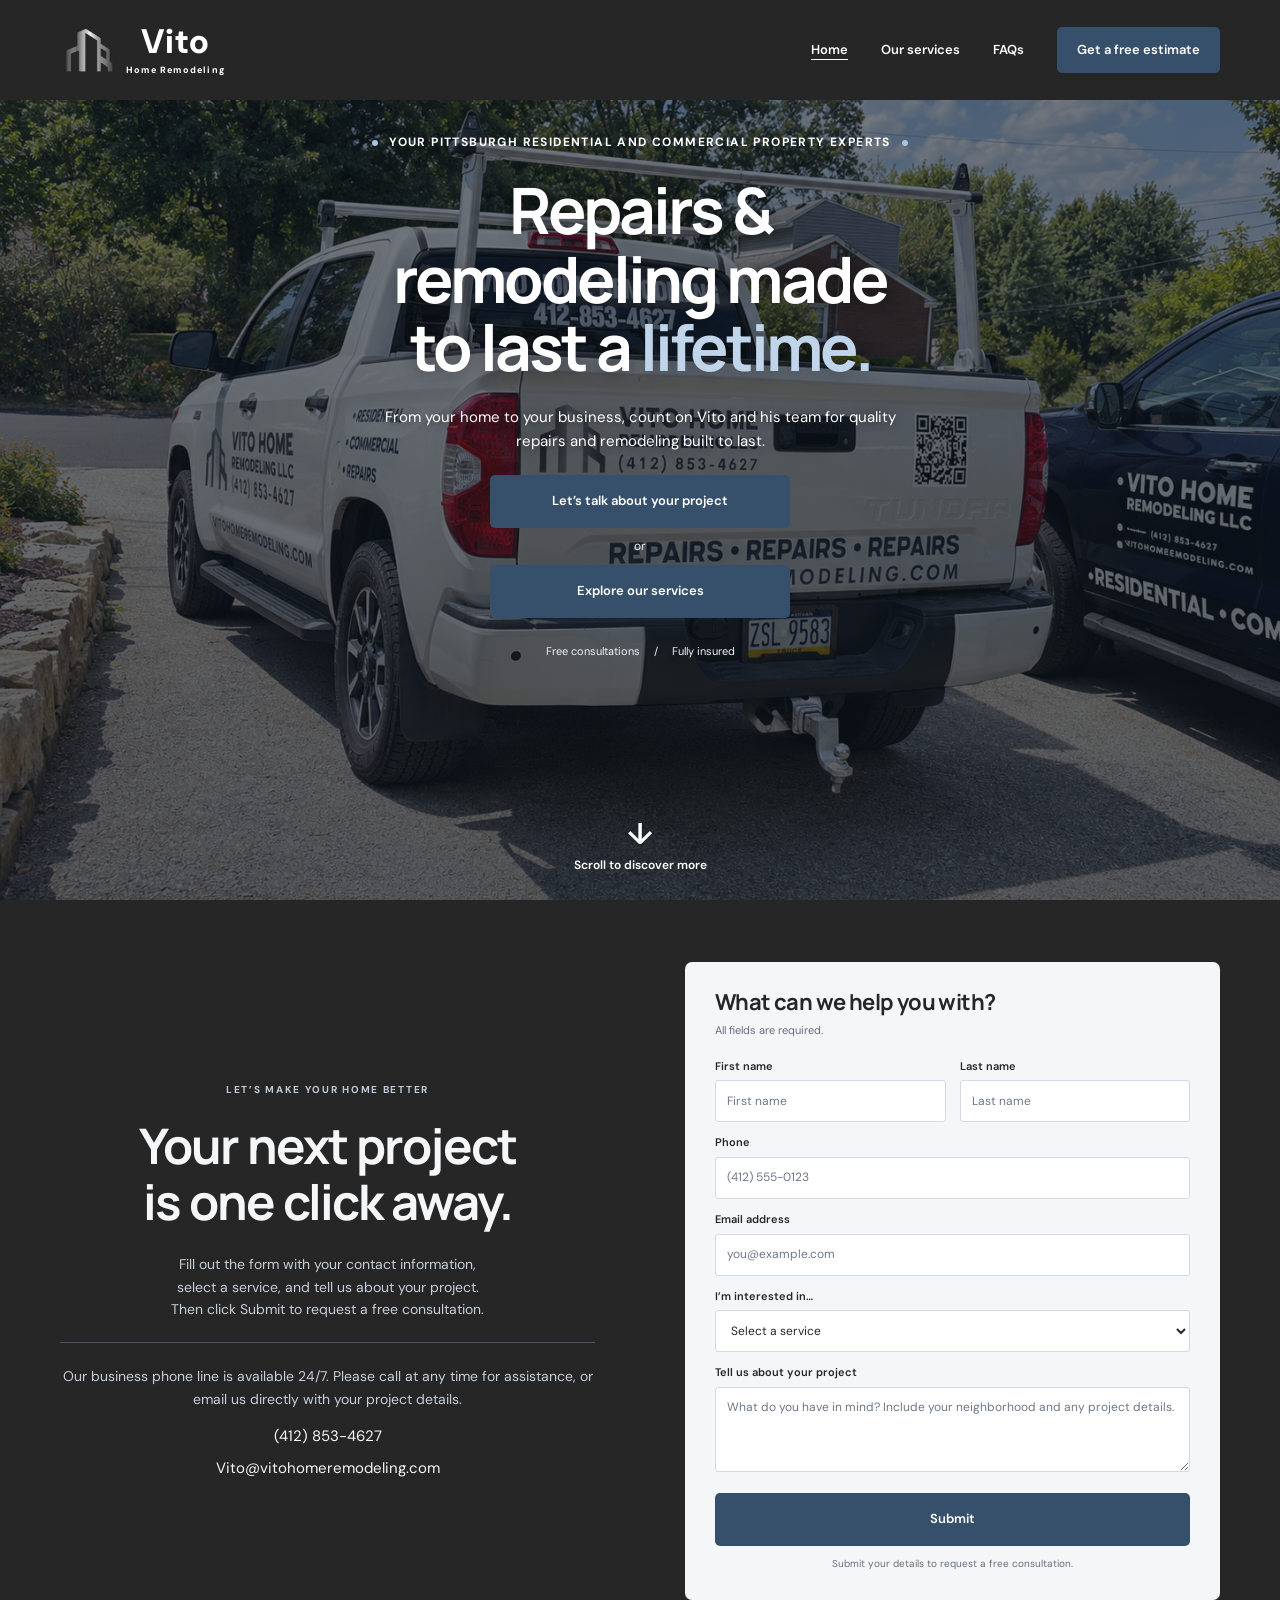
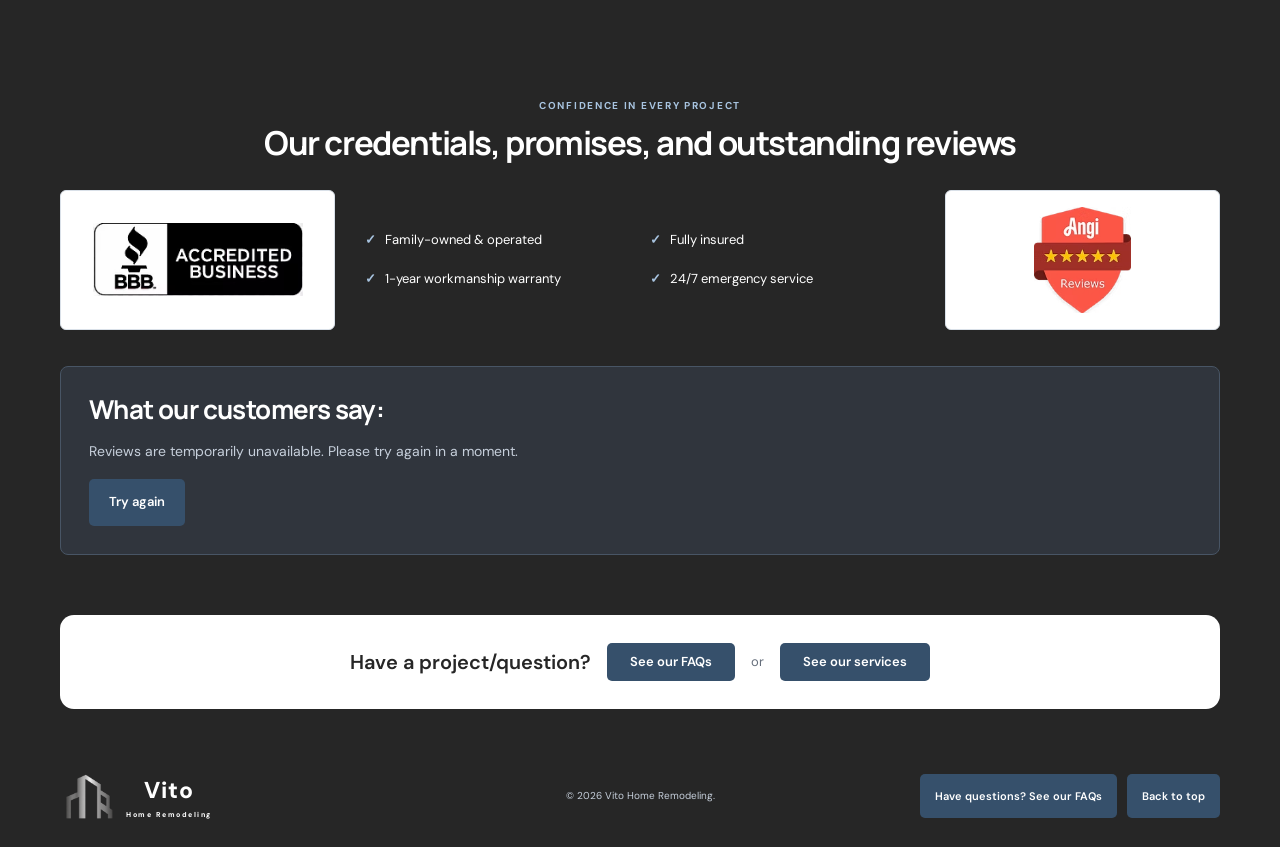
==== commit 89dad50d: "ui changes - image removal" ====
--- a/index.html
+++ b/index.html
@@ -5,7 +5,7 @@
   <meta name="viewport" content="width=device-width, initial-scale=1">
   <meta name="description" content="Family-owned home remodeling and repairs in Greater Pittsburgh. Talk directly with Vito about roofing, gutters, exterior repairs, and interior remodeling.">
   <meta name="theme-color" content="#262626">
-  <title>Vito Home Repair &amp; Remodeling | Built on trust. Made for home.</title>
+  <title>Vito Home Remodeling | Built on trust. Made for home.</title>
   <link rel="stylesheet" href="styles.css">
   <script src="script.js" defer></script>
 
@@ -15,7 +15,7 @@
 <body>
   <a class="skip-link" href="#main">Skip to content</a>
   <div class="site-header" id="top"><header class="header container">
-    <a class="brand" href="#" aria-label="Vito Home Remodeling home"><img class="brand-logo" src="images/branding/Metallic%20Geometric%20Architecture%20Emblem.png" alt="" width="56" height="48"><span>VITO<span class="brand-sub">HOME REMODELING</span></span></a>
+    <a class="brand" href="#" aria-label="Vito Home Remodeling home"><img class="brand-logo" src="images/branding/Metallic%20Geometric%20Architecture%20Emblem.png" alt="" width="56" height="48"><span>Vito<span class="brand-sub">Home Remodeling</span></span></a>
     <button class="menu-toggle" type="button" aria-expanded="false" aria-controls="navigation">Menu <span aria-hidden="true">&#9776;</span></button>
     <nav id="navigation" aria-label="Main navigation"><a href="index.html" aria-current="page">Home</a><a href="services.html">Our services</a><a href="faq.html">FAQs</a><a href="#contact-form" class="button button-small">Get a free estimate</a></nav>
   </header></div>
@@ -61,7 +61,7 @@
     </div>
   </main>
 
-  <footer class="site-footer"><div class="container footer"><a class="footer-brand" href="#"><img class="brand-logo" src="images/branding/Metallic%20Geometric%20Architecture%20Emblem.png" alt="" width="56" height="48"><div>VITO<span>HOME REMODELING</span></div></a><p>&#169; <span id="year">2026</span> Vito Home Repair &amp; Remodeling LLC.</p><div class="footer-actions"><a class="button button-small" href="faq.html">Have questions? See our FAQs</a><a class="button button-small back-to-top" href="#top">Back to top</a></div></div></footer>
+  <footer class="site-footer"><div class="container footer"><a class="footer-brand" href="#"><img class="brand-logo" src="images/branding/Metallic%20Geometric%20Architecture%20Emblem.png" alt="" width="56" height="48"><div>Vito<span>Home Remodeling</span></div></a><p>&#169; <span id="year">2026</span> Vito Home Remodeling.</p><div class="footer-actions"><a class="button button-small" href="faq.html">Have questions? See our FAQs</a><a class="button button-small back-to-top" href="#top">Back to top</a></div></div></footer>
 </body>
 </html>
 
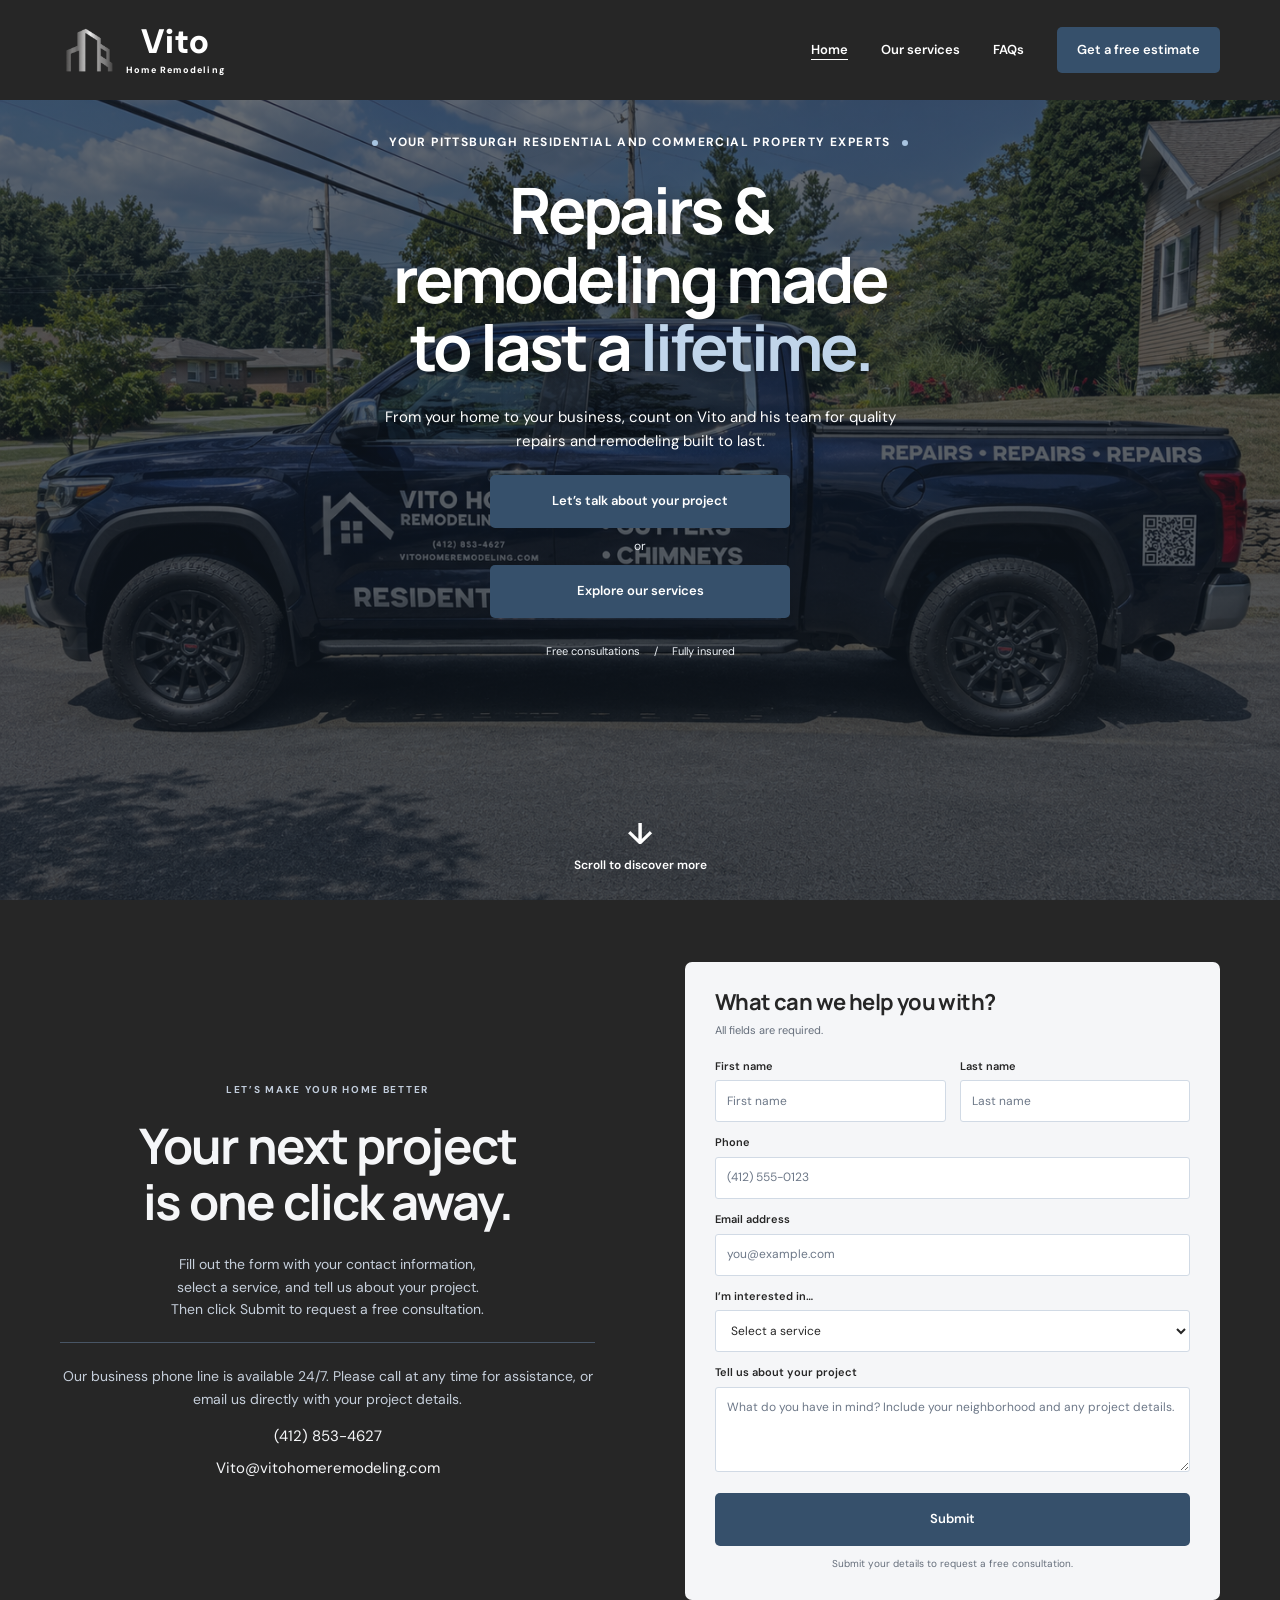
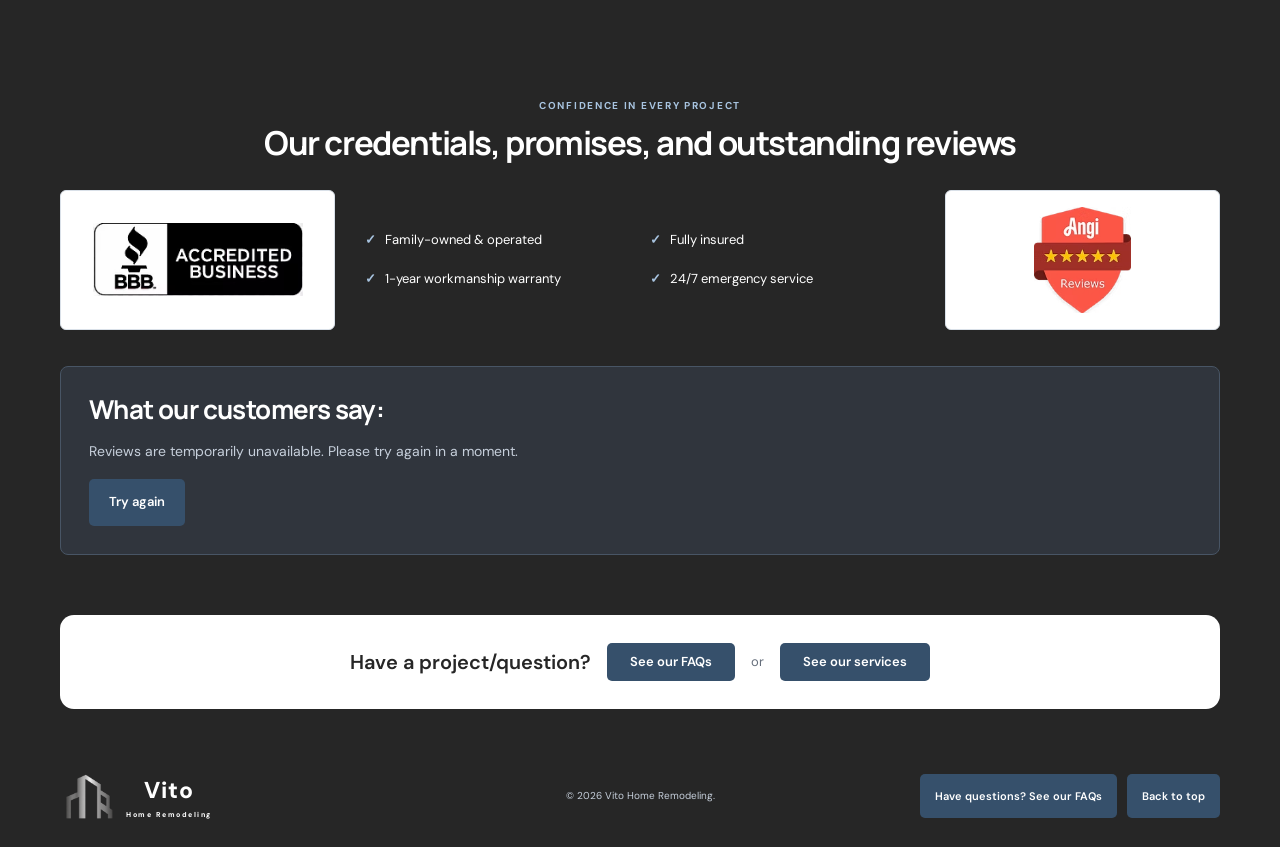
==== commit 80a1d0ea: "Updating Branding upon request and adding ui features" ====
--- a/index.html
+++ b/index.html
@@ -27,7 +27,7 @@
     </section>
 
     <section id="contact" class="contact section" aria-labelledby="contact-title"><div class="container contact-grid"><div class="contact-copy"><p class="eyebrow">LET&#8217;S MAKE YOUR HOME BETTER</p><h2 id="contact-title">Your next project<br>is one click away.</h2><p>Fill out the form with your contact information, select a service, and tell us about your project. Then click Submit to request a free consultation.</p><div class="contact-direct"><p>Our business phone line is available 24/7. Please call at any time for assistance, or email us directly with your project details.</p><a class="contact-phone" href="tel:+14128534627">(412) 853-4627</a><a class="contact-email" href="mailto:Vito@vitohomeremodeling.com">Vito@vitohomeremodeling.com</a></div></div>
-      <form id="contact-form" class="contact-form" novalidate><h3>What can we help you with?</h3><p class="form-intro">All fields are required.</p><div class="form-row"><div class="field"><label for="firstName">First name</label><input id="firstName" name="firstName" autocomplete="given-name" minlength="1" maxlength="80" required placeholder="First name" aria-describedby="firstName-error"><span class="error" id="firstName-error"></span></div><div class="field"><label for="lastName">Last name</label><input id="lastName" name="lastName" autocomplete="family-name" minlength="1" maxlength="80" required placeholder="Last name" aria-describedby="lastName-error"><span class="error" id="lastName-error"></span></div></div><div class="field"><label for="phone">Phone</label><input id="phone" name="phone" type="tel" autocomplete="tel" maxlength="25" required placeholder="(412) 555-0123" aria-describedby="phone-error"><span class="error" id="phone-error"></span></div><div class="field"><label for="email">Email address</label><input id="email" name="email" type="email" autocomplete="email" maxlength="254" required placeholder="you@example.com" aria-describedby="email-error"><span class="error" id="email-error"></span></div><div class="field"><label for="service">I&#8217;m interested in&#8230;</label><select id="service" name="service" required aria-describedby="service-error"><option value="">Select a service</option><option>Roofing & leak repairs</option><option>Gutters & exterior repairs</option><option>Interior remodeling</option><option>Commercial repairs</option><option>Something else</option></select><span class="error" id="service-error"></span></div><div class="field"><label for="message">Tell us about your project</label><textarea id="message" name="message" rows="3" minlength="20" maxlength="2000" required placeholder="What do you have in mind? Include your neighborhood and any project details." aria-describedby="message-error"></textarea><span class="error" id="message-error"></span></div><div class="honeypot" aria-hidden="true"><label for="website">Leave this field empty</label><input id="website" name="website" tabindex="-1" autocomplete="off"></div><button class="button submit-button" type="submit">Submit</button><p class="form-note">Online submission is not available yet. Please call or email us directly.</p><p id="form-status" role="status" aria-live="polite"></p><noscript><p>Online submission is not available yet. Please <a href="mailto:Vito@vitohomeremodeling.com">email Vito directly</a> or call (412) 853-4627.</p></noscript></form></div></section>
+      <form id="contact-form" class="contact-form" novalidate><h3>What can we help you with?</h3><p class="form-intro">All fields are required.</p><div class="form-row"><div class="field"><label for="firstName">First name</label><input id="firstName" name="firstName" autocomplete="given-name" minlength="1" maxlength="80" required placeholder="First name" aria-describedby="firstName-error"><span class="error" id="firstName-error"></span></div><div class="field"><label for="lastName">Last name</label><input id="lastName" name="lastName" autocomplete="family-name" minlength="1" maxlength="80" required placeholder="Last name" aria-describedby="lastName-error"><span class="error" id="lastName-error"></span></div></div><div class="field"><label for="phone">Phone</label><input id="phone" name="phone" type="tel" autocomplete="tel" maxlength="25" required placeholder="(412) 555-0123" aria-describedby="phone-error"><span class="error" id="phone-error"></span></div><div class="field"><label for="email">Email address</label><input id="email" name="email" type="email" autocomplete="email" maxlength="254" required placeholder="you@example.com" aria-describedby="email-error"><span class="error" id="email-error"></span></div><div class="field"><label for="service">I&#8217;m interested in&#8230;</label><select id="service" name="service" required aria-describedby="service-error"><option value="">Select a service</option><option>Roofing & leak repairs</option><option>Gutters & exterior repairs</option><option>Interior remodeling</option><option>Commercial repairs</option><option>Something else</option></select><span class="error" id="service-error"></span></div><div class="field"><label for="message">Tell us about your project</label><textarea id="message" name="message" rows="3" minlength="20" maxlength="2000" required placeholder="What do you have in mind? Include your neighborhood and any project details." aria-describedby="message-error"></textarea><span class="error" id="message-error"></span></div><div class="honeypot" aria-hidden="true"><label for="website">Leave this field empty</label><input id="website" name="website" tabindex="-1" autocomplete="off"></div><button class="button submit-button" type="submit">Submit</button><p class="form-note">Submit your details to request a free consultation.</p><p id="form-status" role="status" aria-live="polite"></p><noscript><p>Enable JavaScript to submit this form, or <a href="mailto:Vito@vitohomeremodeling.com">email Vito directly</a> or call (412) 853-4627.</p></noscript></form></div></section>
     <section class="credentials" aria-labelledby="credentials-title">
       <div class="container">
         <div class="credentials-heading"><p class="eyebrow">CONFIDENCE IN EVERY PROJECT</p><h2 id="credentials-title">Our credentials, promises, and outstanding reviews</h2></div>
--- a/styles.css
+++ b/styles.css
@@ -1,19 +1,15 @@
 @import url('https://fonts.googleapis.com/css2?family=DM+Sans:wght@400;500;600;700&family=Manrope:wght@400;500;600;700;800&display=swap');
-:root{--cream:#f5f6f8;--ink:#262626;--muted:#656e7b;--blue:#36506b;--line:#d9e0e8;--white:#fff;--radius:5px}*{box-sizing:border-box}html{scroll-behavior:smooth;scroll-padding-top:25px}body{margin:0;background:var(--cream);color:var(--ink);font-family:'DM Sans',Arial,sans-serif;font-size:15px;line-height:1.6}a{color:inherit;text-decoration:none;text-align:center}button,input,textarea,select{font:inherit}button,a,input,textarea,select{-webkit-tap-highlight-color:transparent}a,button{touch-action:manipulation}img{display:block;width:100%;height:100%;object-fit:cover}h1,h2,h3,p{margin:0}h1,h2,h3{font-family:Manrope,Arial,sans-serif;line-height:1.15}h2{font-size:clamp(28px,3vw,39px);font-weight:700;letter-spacing:-1.4px}h3{font-size:20px;letter-spacing:-.6px}.container{width:min(1160px,calc(100% - 80px));margin-inline:auto}.topbar{background:var(--ink);color:#eee;font-size:11px;letter-spacing:.3px}.topbar .container{display:flex;justify-content:space-between;padding-block:9px}.topbar a span{margin:0 9px;color:#a8c4e0}.header{display:flex;justify-content:space-between;align-items:center;height:100px}.brand{display:flex;align-items:center;gap:10px;font-size:34px;font-weight:800;letter-spacing:1px;line-height:1}.brand svg{width:42px;height:45px;fill:none;stroke:var(--blue);stroke-width:2.8;stroke-linejoin:round}.brand-sub{display:block;font-size:9px;letter-spacing:2px;margin-top:7px}.header nav{display:flex;align-items:center;gap:33px;font-size:13px;font-weight:600}.button{display:inline-flex;align-items:center;justify-content:center;text-align:center;gap:26px;background:var(--blue);color:white;border:1px solid transparent;border-radius:var(--radius);padding:15px 22px;font-weight:600;font-size:13px;cursor:pointer;transition:background .2s,transform .2s}.button:hover{background:#293e54;transform:translateY(-2px)}.button span{font-size:19px;line-height:1}.button-small{padding:12px 19px}.menu-toggle{display:none}.hero{display:grid;grid-template-columns:1fr 1fr;gap:40px;align-items:center;padding:26px 0 40px}.eyebrow{font-size:10px;letter-spacing:1.7px;font-weight:700;margin-bottom:20px}.dot{display:inline-block;height:6px;width:6px;border-radius:50%;background:var(--blue);vertical-align:middle;margin-right:7px}h1{font-size:clamp(44px,5vw,66px);font-weight:700;letter-spacing:-3px;line-height:1.07}em{font-style:normal;color:var(--blue)}.intro{max-width:410px;color:var(--muted);margin-top:23px;font-size:15px}.hero-actions{display:flex;align-items:center;gap:23px;margin-top:29px}.text-link{font-size:12px;font-weight:700;white-space:nowrap}.text-link span{margin-left:9px}.hero-note{display:flex;align-items:center;gap:10px;font-size:11px;color:var(--muted);margin-top:25px}.check{color:var(--blue);font-size:16px}.separator{color:#bbc8d8;margin-inline:4px}.hero-visual{height:440px;position:relative;border-radius:7px;isolation:isolate;background:#36506b}.hero-visual>img{border-radius:7px}.hero-visual:after{content:'';position:absolute;inset:0;background:linear-gradient(transparent 45%,#20262ecc);border-radius:7px;z-index:1}.image-label{position:absolute;bottom:28px;left:28px;right:20px;color:#fff;z-index:2;display:grid;font-size:20px;font-weight:500}.small-label{font-size:9px;letter-spacing:1.8px;margin-bottom:6px}.experience{position:absolute;top:25px;right:-15px;background:#e0e8f1;z-index:2;padding:17px 21px;display:flex;align-items:center;gap:12px;border-radius:3px;box-shadow:0 6px 25px #0001;transform:rotate(3deg)}.experience strong{font-size:36px;line-height:1.1;letter-spacing:-2px}.experience span{font-size:11px;line-height:1.35}.trust-strip{display:flex;justify-content:space-between;gap:15px;border-block:1px solid var(--line);padding-block:20px;font-size:11px;font-weight:500}.trust-strip b{color:var(--blue);margin-right:9px}.section{padding-block:62px}.section-heading{display:flex;justify-content:space-between;align-items:end;gap:25px;margin-bottom:28px}.section-heading .eyebrow{margin-bottom:12px}.section-heading>p{font-size:12px;color:var(--muted);flex-shrink:0}.service-grid{display:grid;grid-template-columns:repeat(3,1fr);gap:25px}.service-image{height:215px;border-radius:5px;position:relative;overflow:hidden;background:#dfe5ed}.service-image img{transition:transform .4s}.service-card:hover img{transform:scale(1.04)}.image-number{position:absolute;bottom:12px;left:12px;font-size:9px;letter-spacing:1.2px;background:var(--cream);padding:5px 9px;border-radius:2px}.card-title{display:flex;justify-content:space-between;align-items:center;margin-top:19px;gap:6px}.card-title h3{font-size:19px}.card-title>span{display:grid;place-items:center;border:1px solid #cbd5e1;border-radius:50%;width:29px;height:29px;flex-shrink:0}.service-card p{color:var(--muted);font-size:13px;margin-top:9px;max-width:330px}.services-footer{text-align:center;font-size:12px;color:var(--muted);margin-top:30px}.services-footer a{color:var(--ink);border-bottom:1px solid #a4b3c5;margin-left:5px}.about{background:#e7ecf2;border-radius:7px;display:grid;grid-template-columns:.9fr 1.1fr;overflow:hidden}.owner-photo{position:relative;min-height:340px}.owner-photo img{position:absolute;inset:0}.owner-photo>span{position:absolute;bottom:17px;left:20px;background:var(--cream);padding:7px 12px;font-size:9px;letter-spacing:1.2px}.about-copy{padding:36px 45px}.about-copy .eyebrow{margin-bottom:14px}.about-copy h2{font-size:32px}.about-copy p:not(.eyebrow){font-size:13px;color:#546171;margin-top:16px}.signature{font-family:Georgia,serif;font-style:italic;font-size:24px;margin-top:20px}.signature span{display:block;font-family:'DM Sans',Arial,sans-serif;font-style:normal;font-size:8px;font-weight:600;letter-spacing:1.5px;margin-top:5px}.contact{background:var(--ink);color:var(--cream);margin-top:65px}.contact-grid{display:grid;grid-template-columns:1fr 1fr;gap:90px;align-items:center}.contact-copy .eyebrow{color:#c1ccdb}.contact-copy h2{font-size:clamp(35px,4vw,49px);letter-spacing:-1.8px;line-height:1.15}.contact-copy em{color:#a8c4e0}.contact-copy>p:not(.eyebrow){font-size:14px;max-width:335px;color:#c6cfdb;margin-top:23px}.contact-phone{display:block;font-family:Manrope,Arial,sans-serif;font-size:26px;font-weight:600;margin-top:30px}.contact-phone span{font-size:21px;color:#a8c4e0;margin-left:10px}.contact-email{display:inline-block;font-size:13px;color:#cdd5e0;margin-top:5px;border-bottom:1px solid #65788e}.location{border-top:1px solid #485565;margin-top:30px;padding-top:19px;font-size:11px;color:#c2cddb}.location span{color:#a8c4e0;font-size:20px;margin-right:8px}.contact-form{background:var(--cream);padding:28px 30px;color:var(--ink);border-radius:7px}.contact-form h3{font-size:22px}.form-intro{font-size:11px;color:var(--muted);margin:7px 0 18px}.form-row{display:grid;grid-template-columns:1fr 1fr;gap:14px}.field{margin-bottom:12px}label{display:block;font-weight:600;font-size:11px;margin-bottom:5px}label span{font-weight:400;color:var(--muted)}input,select,textarea{width:100%;min-width:0;padding:10px 11px;border:1px solid #d1dae5;border-radius:3px;background:#fff;color:var(--ink);font-size:12px}input,select{min-height:42px}textarea{resize:vertical;min-height:85px}input::placeholder,textarea::placeholder{color:#6d7888}input[aria-invalid=true],textarea[aria-invalid=true],select[aria-invalid=true]{border-color:#b33122}.error{display:block;color:#a6291c;font-size:11px;margin-top:3px}.error:empty{display:none}.submit-button{width:100%;margin-top:2px}.form-note{font-size:10px;text-align:center;color:var(--muted);margin-top:10px}#form-status{font-size:12px;margin-top:10px}#form-status:empty{display:none}.honeypot{position:absolute;left:-10000px;width:1px;height:1px;overflow:hidden}.footer{display:flex;align-items:center;justify-content:space-between;gap:20px;padding-block:27px;font-size:10px;color:var(--muted)}.footer-brand{font-size:23px;font-weight:800;color:var(--ink);letter-spacing:1px}.footer-brand span{display:block;font-size:7px;letter-spacing:1.5px}.footer>a:last-child{font-size:11px}.skip-link{position:fixed;top:-70px;left:15px;padding:10px 20px;background:var(--ink);color:#fff;z-index:20}.skip-link:focus{top:10px}:focus-visible{outline:3px solid #6689ae;outline-offset:4px}a:not(.button):hover{color:var(--blue)}.topbar a:hover,.contact a:hover{color:#c0d5ea}
-@media(min-width:1400px){.hero{padding-top:35px}.hero-visual{height:460px}}
-@media(max-width:1000px){.container{width:calc(100% - 48px)}.hero{gap:28px}h1{font-size:48px}.hero-actions{align-items:start;flex-direction:column;gap:15px}.hero-visual{height:450px}.section-heading>p{display:none}.contact-grid{gap:40px}.about-copy{padding:30px}.trust-strip{flex-wrap:wrap}.service-image{height:180px}.card-title h3{font-size:16px}}
-@media(max-width:650px){.container{width:calc(100% - 36px)}.topbar{font-size:9px}.topbar a{font-size:0}.topbar a:after{content:'Call (412) 853-4627';font-size:10px}.topbar a span,.since{display:none}.header{height:82px;position:relative}.brand{font-size:29px}.brand svg{width:34px}.brand-sub{font-size:7px}.menu-toggle{display:block;background:transparent;border:1px solid var(--line);border-radius:3px;padding:8px 12px;color:var(--ink);font-size:12px}.menu-toggle span{margin-left:8px}.header nav{display:none;position:absolute;top:73px;left:0;right:0;background:var(--cream);padding:22px;z-index:10;box-shadow:0 12px 18px #0002;border:1px solid var(--line);align-items:stretch;gap:20px}.header nav.open{display:flex;flex-direction:column}.hero{grid-template-columns:1fr;padding:15px 0 26px;gap:30px}h1{font-size:clamp(42px,11vw,60px);letter-spacing:-2px}.eyebrow{font-size:9px;margin-bottom:17px}.intro{font-size:14px;margin-top:18px;max-width:390px}.hero-actions{flex-direction:row;align-items:center;gap:18px;margin-top:23px}.hero-actions .button{padding:13px 15px;gap:15px;font-size:11px}.text-link{font-size:10px}.hero-note{margin-top:16px}.hero-visual{height:290px;margin-right:8px}.experience{top:20px;right:-8px;padding:13px 17px}.experience strong{font-size:30px}.image-label{left:20px;bottom:22px;font-size:18px}.trust-strip{display:grid;grid-template-columns:1fr 1fr;gap:14px 9px;font-size:9px;padding-block:19px}.trust-strip b{margin-right:4px}.section{padding-block:39px}h2{font-size:29px;letter-spacing:-1px}.section-heading{margin-bottom:22px}.service-grid{grid-template-columns:1fr;gap:25px}.service-image{height:220px}.card-title{margin-top:12px}.card-title h3{font-size:20px}.service-card p{max-width:none;margin-top:5px}.services-footer{font-size:11px;text-align:left;margin-top:24px}.services-footer a{display:inline-block;margin:4px 0 0}.about{grid-template-columns:1fr}.owner-photo{min-height:250px}.about-copy{padding:28px 23px}.about-copy h2{font-size:30px}.contact{margin-top:39px}.contact-grid{grid-template-columns:1fr;gap:28px}.contact-copy h2{font-size:40px}.contact-copy h2 br:nth-child(2){display:none}.contact-copy>p:not(.eyebrow){margin-top:17px}.contact-phone{margin-top:20px}.location{margin-top:20px;padding-top:13px}.contact-form{padding:24px 20px}.form-row{gap:10px}.footer{flex-wrap:wrap;gap:15px;padding-block:22px}.footer p{order:3;width:100%;border-top:1px solid var(--line);padding-top:14px}input,select,textarea{font-size:16px}.form-note{font-size:11px}}
+:root{--cream:#f5f6f8;--ink:#262626;--muted:#656e7b;--blue:#36506b;--line:#d9e0e8;--white:#fff;--radius:5px}*{box-sizing:border-box}html{scroll-behavior:smooth;scroll-padding-top:25px}body{margin:0;background:var(--cream);color:var(--ink);font-family:'DM Sans',Arial,sans-serif;font-size:15px;line-height:1.6}a{color:inherit;text-decoration:none;text-align:center}button,input,textarea,select{font:inherit}button,a,input,textarea,select{-webkit-tap-highlight-color:transparent}a,button{touch-action:manipulation}img{display:block;width:100%;height:100%;object-fit:cover}h1,h2,h3,p{margin:0}h1,h2,h3{font-family:Manrope,Arial,sans-serif;line-height:1.15}h2{font-size:clamp(28px,3vw,39px);font-weight:700;letter-spacing:-1.4px}h3{font-size:20px;letter-spacing:-.6px}.container{width:min(1160px,calc(100% - 80px));margin-inline:auto}.header{display:flex;justify-content:space-between;align-items:center;height:100px}.brand{display:flex;align-items:center;gap:10px;font-size:34px;font-weight:800;letter-spacing:1px;line-height:1}.brand svg{width:42px;height:45px;fill:none;stroke:var(--blue);stroke-width:2.8;stroke-linejoin:round}.brand-sub{display:block;font-size:9px;letter-spacing:2px;margin-top:7px}.header nav{display:flex;align-items:center;gap:33px;font-size:13px;font-weight:600}.button{display:inline-flex;align-items:center;justify-content:center;text-align:center;gap:26px;background:var(--blue);color:white;border:1px solid transparent;border-radius:var(--radius);padding:15px 22px;font-weight:600;font-size:13px;cursor:pointer;transition:background .2s,transform .2s}.button:hover{background:#293e54;transform:translateY(-2px)}.button span{font-size:19px;line-height:1}.button-small{padding:12px 19px}.menu-toggle{display:none}.hero{display:grid;grid-template-columns:1fr 1fr;gap:40px;align-items:center;padding:26px 0 40px}.eyebrow{font-size:10px;letter-spacing:1.7px;font-weight:700;margin-bottom:20px}.dot{display:inline-block;height:6px;width:6px;border-radius:50%;background:var(--blue);vertical-align:middle;margin-right:7px}h1{font-size:clamp(44px,5vw,66px);font-weight:700;letter-spacing:-3px;line-height:1.07}em{font-style:normal;color:var(--blue)}.intro{max-width:410px;color:var(--muted);margin-top:23px;font-size:15px}.hero-actions{display:flex;align-items:center;gap:23px;margin-top:29px}.hero-note{display:flex;align-items:center;gap:10px;font-size:11px;color:var(--muted);margin-top:25px}.separator{color:#bbc8d8;margin-inline:4px}.section{padding-block:62px}.about{background:#e7ecf2;border-radius:7px;display:grid;grid-template-columns:.9fr 1.1fr;overflow:hidden}.owner-photo{position:relative;min-height:340px}.owner-photo img{position:absolute;inset:0}.owner-photo>span{position:absolute;bottom:17px;left:20px;background:var(--cream);padding:7px 12px;font-size:9px;letter-spacing:1.2px}.about-copy{padding:36px 45px}.about-copy .eyebrow{margin-bottom:14px}.about-copy h2{font-size:32px}.about-copy p:not(.eyebrow){font-size:13px;color:#546171;margin-top:16px}.signature{font-family:Georgia,serif;font-style:italic;font-size:24px;margin-top:20px}.signature span{display:block;font-family:'DM Sans',Arial,sans-serif;font-style:normal;font-size:8px;font-weight:600;letter-spacing:1.5px;margin-top:5px}.contact{background:var(--ink);color:var(--cream);margin-top:65px}.contact-grid{display:grid;grid-template-columns:1fr 1fr;gap:90px;align-items:center}.contact-copy .eyebrow{color:#c1ccdb}.contact-copy h2{font-size:clamp(35px,4vw,49px);letter-spacing:-1.8px;line-height:1.15}.contact-copy em{color:#a8c4e0}.contact-copy>p:not(.eyebrow){font-size:14px;max-width:335px;color:#c6cfdb;margin-top:23px}.contact-phone{display:block;font-family:Manrope,Arial,sans-serif;font-size:26px;font-weight:600;margin-top:30px}.contact-phone span{font-size:21px;color:#a8c4e0;margin-left:10px}.contact-email{display:inline-block;font-size:13px;color:#cdd5e0;margin-top:5px;border-bottom:1px solid #65788e}.contact-form{background:var(--cream);padding:28px 30px;color:var(--ink);border-radius:7px}.contact-form h3{font-size:22px}.form-intro{font-size:11px;color:var(--muted);margin:7px 0 18px}.form-row{display:grid;grid-template-columns:1fr 1fr;gap:14px}.field{margin-bottom:12px}label{display:block;font-weight:600;font-size:11px;margin-bottom:5px}label span{font-weight:400;color:var(--muted)}input,select,textarea{width:100%;min-width:0;padding:10px 11px;border:1px solid #d1dae5;border-radius:3px;background:#fff;color:var(--ink);font-size:12px}input,select{min-height:42px}textarea{resize:vertical;min-height:85px}input::placeholder,textarea::placeholder{color:#6d7888}input[aria-invalid=true],textarea[aria-invalid=true],select[aria-invalid=true]{border-color:#b33122}.error{display:block;color:#a6291c;font-size:11px;margin-top:3px}.error:empty{display:none}.submit-button{width:100%;margin-top:2px}.form-note{font-size:10px;text-align:center;color:var(--muted);margin-top:10px}#form-status{font-size:12px;margin-top:10px}#form-status:empty{display:none}.honeypot{position:absolute;left:-10000px;width:1px;height:1px;overflow:hidden}.footer{display:flex;align-items:center;justify-content:space-between;gap:20px;padding-block:27px;font-size:10px;color:var(--muted)}.footer-brand{font-size:23px;font-weight:800;color:var(--ink);letter-spacing:1px}.footer-brand span{display:block;font-size:7px;letter-spacing:1.5px}.footer>a:last-child{font-size:11px}.skip-link{position:fixed;top:-70px;left:15px;padding:10px 20px;background:var(--ink);color:#fff;z-index:20}.skip-link:focus{top:10px}:focus-visible{outline:3px solid #6689ae;outline-offset:4px}a:not(.button):hover{color:var(--blue)}.contact a:hover{color:#c0d5ea}
+@media(min-width:1400px){.hero{padding-top:35px}}
+@media(max-width:1000px){.container{width:calc(100% - 48px)}.hero{gap:28px}h1{font-size:48px}.hero-actions{align-items:start;flex-direction:column;gap:15px}.contact-grid{gap:40px}.about-copy{padding:30px}}
+@media(max-width:650px){.container{width:calc(100% - 36px)}.header{height:82px;position:relative}.brand{font-size:29px}.brand svg{width:34px}.brand-sub{font-size:7px}.menu-toggle{display:block;background:transparent;border:1px solid var(--line);border-radius:3px;padding:8px 12px;color:var(--ink);font-size:12px}.menu-toggle span{margin-left:8px}.header nav{display:none;position:absolute;top:73px;left:0;right:0;background:var(--cream);padding:22px;z-index:10;box-shadow:0 12px 18px #0002;border:1px solid var(--line);align-items:stretch;gap:20px}.header nav.open{display:flex;flex-direction:column}.hero{grid-template-columns:1fr;padding:15px 0 26px;gap:30px}h1{font-size:clamp(42px,11vw,60px);letter-spacing:-2px}.eyebrow{font-size:9px;margin-bottom:17px}.intro{font-size:14px;margin-top:18px;max-width:390px}.hero-actions{flex-direction:row;align-items:center;gap:18px;margin-top:23px}.hero-actions .button{padding:13px 15px;gap:15px;font-size:11px}.hero-note{margin-top:16px}.section{padding-block:39px}h2{font-size:29px;letter-spacing:-1px}.about{grid-template-columns:1fr}.owner-photo{min-height:250px}.about-copy{padding:28px 23px}.about-copy h2{font-size:30px}.contact{margin-top:39px}.contact-grid{grid-template-columns:1fr;gap:28px}.contact-copy h2{font-size:40px}.contact-copy h2 br:nth-child(2){display:none}.contact-copy>p:not(.eyebrow){margin-top:17px}.contact-phone{margin-top:20px}.contact-form{padding:24px 20px}.form-row{gap:10px}.footer{flex-wrap:wrap;gap:15px;padding-block:22px}.footer p{order:3;width:100%;border-top:1px solid var(--line);padding-top:14px}input,select,textarea{font-size:16px}.form-note{font-size:11px}}
 .credentials + .about{margin-top:45px}
 .header a[aria-current="page"]{color:var(--blue)}
-.services-intro{padding-block:30px 38px;text-align:center}
-.services-intro h1{font-size:clamp(40px,5vw,62px)}
-.services-intro>p:last-child{max-width:540px;color:var(--muted);margin-top:20px;margin-inline:auto}
 .service-jumpbar{position:sticky;top:0;z-index:5;background:var(--ink);color:#fff;--line:#fff;border-block:1px solid var(--line)}
 .service-jumpbar>.container{display:grid;grid-template-columns:repeat(4,minmax(0,1fr))}
 .service-jumpbar a{display:flex;align-items:center;justify-content:center;text-align:center;gap:10px;padding:19px 14px;font-size:12px;font-weight:600;min-height:62px;border-right:1px solid var(--line)}
 .service-jumpbar a:last-child{border-right:0}
 .service-jumpbar a:hover{background:#252525;color:#fff}
-
 
 .service-stack{padding-block:12px 36px}
 .service-detail{display:grid;grid-template-columns:.85fr 1.15fr;gap:48px;padding-block:42px;border-bottom:1px solid var(--line);scroll-margin-top:85px;align-items:center}
@@ -29,7 +25,7 @@
 .services-cta p:last-child{color:var(--muted);font-size:13px;margin-top:12px}
 .services-cta .button{flex-shrink:0;justify-content:center;text-align:center}
 @media(max-width:1000px){.service-jumpbar a{font-size:11px;padding:14px 10px;gap:7px}.service-detail{gap:28px}.service-list{gap:12px 16px}.service-detail-photo{height:360px}}
-@media(max-width:650px){.credentials + .about{margin-top:30px}.services-intro{padding-block:15px 28px}.services-intro>p:last-child{font-size:14px}.service-jumpbar>.container{grid-template-columns:1fr 1fr}.service-jumpbar a{font-size:10px;min-height:48px;padding:10px 8px;gap:6px}.service-jumpbar a:nth-child(2n){border-right:0}.service-jumpbar a:nth-child(-n+2){border-bottom:1px solid var(--line)}.service-detail{grid-template-columns:1fr;gap:23px;padding-block:28px;scroll-margin-top:135px}.service-detail-photo{height:230px}.service-detail-copy h2{font-size:30px}.service-list{font-size:12px;gap:12px 16px;margin-top:20px}.service-detail-copy .button{font-size:12px}.service-stack{padding-block:0 28px}.services-cta{align-items:start;flex-direction:column;padding:25px;gap:22px}.services-cta h2{font-size:27px}}
+@media(max-width:650px){.credentials + .about{margin-top:30px}.service-jumpbar>.container{grid-template-columns:1fr 1fr}.service-jumpbar a{font-size:10px;min-height:48px;padding:10px 8px;gap:6px}.service-jumpbar a:nth-child(2n){border-right:0}.service-jumpbar a:nth-child(-n+2){border-bottom:1px solid var(--line)}.service-detail{grid-template-columns:1fr;gap:23px;padding-block:28px;scroll-margin-top:135px}.service-detail-photo{height:230px}.service-detail-copy h2{font-size:30px}.service-list{font-size:12px;gap:12px 16px;margin-top:20px}.service-detail-copy .button{font-size:12px}.service-stack{padding-block:0 28px}.services-cta{align-items:start;flex-direction:column;padding:25px;gap:22px}.services-cta h2{font-size:27px}}
 [data-slideshow] img:not(:first-child){display:none}
 [data-slideshow].slideshow-ready img{display:block;position:absolute;inset:0;opacity:0;transition:opacity 1.2s ease;pointer-events:none}
 [data-slideshow].slideshow-ready img.is-active{opacity:1}
@@ -45,16 +41,11 @@
 .site-header{background:#262626;color:#fff}
 .brand-sub{letter-spacing:1.2px}
 @media(max-width:650px){.brand-sub{letter-spacing:.8px;font-size:7px}}
-.hero-visual[data-slideshow] .image-label{bottom:72px;pointer-events:none}
-.hero-visual[data-slideshow]:after{pointer-events:none}
-.hero-visual[data-slideshow] .slideshow-controls{z-index:3}
 .site-header .header a:not(.button){color:#fff}
 .site-header .header a:not(.button):hover{text-decoration:underline;text-underline-offset:5px}
 .site-header .header a[aria-current="page"]{text-decoration:underline;text-underline-offset:5px}
 .site-header .menu-toggle{color:#fff;border-color:#666}
 @media(max-width:650px){.site-header .header nav{background:#262626;border-color:#555}}
-
-.contact-copy .location{border-top:0;margin-top:20px;padding-top:0}
 .contact-direct{border-top:1px solid #485565;margin-top:22px;padding-top:22px;text-align:center}
 .contact-direct p{font-size:14px;color:#c6cfdb;margin-bottom:14px}
 .contact-direct .contact-phone,.contact-direct .contact-email{display:block;width:fit-content;max-width:100%;margin:8px auto 0;font-family:inherit;font-size:15px;font-weight:400;color:var(--cream);background:none;border:0;text-decoration:none;overflow-wrap:anywhere}
@@ -90,13 +81,9 @@
 .credential-list{display:grid;grid-template-columns:1fr 1fr;gap:18px 20px;list-style:none;padding:0;margin:0;font-size:13px}
 .credential-list li{display:flex;align-items:baseline;gap:9px}
 .credential-list span{color:#a8c4e0;font-weight:700}
-.reviews-placeholder{margin-top:30px;padding:28px 20px;min-height:170px;border:1px dashed #7e93ab;border-radius:6px;background:#30353d;text-align:center;display:flex;flex-direction:column;justify-content:center;gap:12px}
-.reviews-placeholder h3{color:#fff;font-size:23px}
-.reviews-placeholder p{color:#c6cfdb;font-size:14px}
 @media(max-width:900px){.credentials-content{gap:20px}.credential-list{grid-template-columns:1fr;font-size:12px}}
 @media(max-width:600px){.credentials-content{grid-template-columns:repeat(2,minmax(0,1fr));gap:20px}.credential-list{grid-column:1 / -1;grid-row:2;grid-template-columns:1fr 1fr;max-width:440px;width:100%;margin-inline:auto}.credential-badge{height:120px;padding:12px}.credential-angi{grid-column:2;grid-row:1}}
 @media(max-width:400px){.credential-list{grid-template-columns:1fr;max-width:230px}}
-.faq-bottom-link{text-align:center;padding-block:28px 12px}
 .faq-intro{text-align:center;padding-block:42px 38px}
 .faq-intro .eyebrow{color:var(--blue)}
 .faq-intro h1{font-size:clamp(36px,4.5vw,58px);letter-spacing:-2px;line-height:1.15}
@@ -131,7 +118,6 @@
 .site-footer .footer-brand,.site-footer .footer a{color:#fff}
 .site-footer .footer a:hover{color:#c0d5ea}
 .site-footer .footer p{border-color:#485565}
-.faq-bottom-link{padding-bottom:28px}
 
 .brand .brand-logo,.footer-brand .brand-logo{width:56px;height:48px;object-fit:contain;flex-shrink:0}
 .footer-brand{display:flex;align-items:center;gap:10px}
@@ -146,16 +132,12 @@
 .google-reviews{margin-top:36px;padding:28px;border:1px solid #485565;border-radius:8px;background:#30353d;min-width:0}
 .reviews-heading,.reviews-summary,.reviews-toolbar{display:flex;align-items:center;justify-content:space-between;gap:20px}
 .reviews-heading{margin-bottom:24px}.reviews-heading h3{font-size:26px}
-.google-attribution{font-family:Arial,sans-serif;font-size:14px;font-weight:400;font-style:normal;color:#fff;white-space:nowrap;letter-spacing:normal}
-.reviews-business{font-family:Manrope,Arial,sans-serif;font-size:20px;margin:0 0 10px;line-height:1.4}
 .reviews-score{display:flex;align-items:center;gap:12px;flex-wrap:wrap}.reviews-score strong{font-size:22px}.reviews-count{font-size:13px;color:#c6cfdb}
 .review-stars{display:inline-flex;align-items:center;gap:3px;height:24px;flex-shrink:0;vertical-align:middle}
 .review-star{position:relative;display:block;width:20px;height:20px;flex:0 0 20px;color:#707987}
 .review-star svg{display:block;width:20px;height:20px;max-width:none;fill:currentColor}
 .review-star-fill{position:absolute;top:0;left:0;height:20px;overflow:hidden;color:#f4c45e}
 .reviews-toolbar{margin:24px 0 14px}.reviews-toolbar p{font-size:12px;color:#c6cfdb}
-.reviews-controls{display:flex;gap:8px;flex-shrink:0}.reviews-controls button{min-height:44px;padding:8px 14px;background:transparent;border:1px solid #7e93ab;border-radius:4px;color:#fff;cursor:pointer;font-size:12px}
-.reviews-controls button:hover:not(:disabled){background:var(--blue)}.reviews-controls button:disabled{opacity:.4;cursor:default}
 .reviews-list{display:grid;grid-template-columns:1fr;gap:16px;max-height:460px;overflow-y:auto;overflow-x:hidden;padding:4px 12px 4px 4px;scrollbar-width:thin;scrollbar-color:#a8c4e0 #262626}
 .review-card{flex:0 0 calc((100% - 36px)/3);min-width:0;scroll-snap-align:start;background:#fff;color:var(--ink);border-radius:7px;padding:22px;align-self:flex-start;overflow-wrap:anywhere}
 .review-author{display:flex;align-items:center;gap:10px;margin-bottom:12px}.review-author h5{margin:0;font-size:15px;line-height:1.4}.review-author a{color:var(--blue)}.review-avatar{width:40px;height:40px;flex-shrink:0;border-radius:50%;object-fit:cover}
@@ -164,7 +146,6 @@
 @media(max-width:1000px){.review-card{flex-basis:calc((100% - 18px)/2)}.reviews-summary{align-items:flex-start;flex-direction:column}}
 @media(max-width:650px){.google-reviews{padding:20px 14px}.reviews-heading{align-items:flex-start;flex-direction:column;gap:10px}.reviews-heading h3{font-size:23px}.reviews-toolbar{align-items:flex-start;flex-direction:column;gap:12px}.review-card{flex-basis:90%;padding:18px}.reviews-summary .button{width:100%}}
 .google-reviews .reviews-heading{justify-content:flex-start;align-items:flex-start;text-align:left;margin-bottom:14px}
-.reviews-attribution{text-align:center;margin-top:18px}
 
 .reviews-score{justify-content:flex-start;text-align:left}
 .reviews-list .review-card{width:100%;align-self:auto}.review-text{height:auto;overflow:visible}
@@ -176,7 +157,6 @@
   .hero .hero-actions{margin-top:16px;gap:5px}
   .hero-actions .button{padding-block:11px}
   .hero .hero-note{margin-top:12px}
-  .hero .hero-visual{height:clamp(260px,calc(100svh - 250px),460px)}
   .hero .scroll-cue{gap:0;padding-block:0}
   .hero .scroll-cue-arrow{font-size:25px}
 }
@@ -186,7 +166,6 @@
   .hero .hero-actions{margin-top:14px;gap:4px}
   .hero-actions .button{padding:10px 12px;font-size:12px}
   .hero .hero-note{margin-top:10px}
-  .hero .hero-visual{height:clamp(280px,calc(100svh - 260px),420px)}
   .hero .scroll-cue{gap:0;padding-block:0}
   .hero .scroll-cue-arrow{font-size:25px}
 }
@@ -199,19 +178,16 @@
 .contact-intro-prompt{display:flex;align-items:center;justify-content:center;flex-wrap:wrap;gap:16px;padding-block:34px;text-align:center}
 .contact-intro-prompt>p{font-size:20px;font-weight:600}
 .contact-intro-prompt>span{color:var(--muted);font-size:13px}
-.consultation-prompt{display:inline-flex;align-items:center;justify-content:center;gap:10px;font-size:14px;color:var(--blue)}
-.consultation-prompt span{font-size:24px}
 .contact-intro-prompt + .contact{margin-top:0}
 @media(max-width:650px){.contact-intro-prompt{flex-direction:column;gap:12px;padding-block:28px}}
 .contact-intro-prompt>.button{padding-block:8px}
-.contact-intro-prompt>.consultation-prompt{font-size:14px;color:var(--blue)}
 
 .site-footer .footer-actions{display:flex;justify-content:flex-end;align-items:center;gap:10px;justify-self:end}
 .site-footer .footer-actions .button{font-size:11px;white-space:nowrap;min-height:44px;padding:10px 14px}
 @media(max-width:1100px){.site-footer .footer{grid-template-columns:1fr auto}.site-footer .footer-actions{grid-column:2;grid-row:1}.site-footer .footer>p{grid-column:1 / -1;grid-row:2;width:100%;padding-top:16px;border-top:1px solid #485565}}
 @media(max-width:650px){.site-footer .footer{grid-template-columns:1fr}.site-footer .footer-brand{justify-self:center}.site-footer .footer-actions{grid-column:1;grid-row:2;justify-self:center;justify-content:center;flex-wrap:wrap}.site-footer .footer>p{grid-row:3}}
 /* Full-width homepage truck photo. */
-.hero.hero-background{width:100%;margin:0;display:flex;flex-direction:column;justify-content:center;gap:24px;min-height:calc(100svh - 100px);padding:32px max(24px,calc((100% - 1160px)/2)) 20px;background-color:var(--ink);background-image:linear-gradient(rgba(15,23,32,.58),rgba(15,23,32,.68)),url('images/branding/full_truck.png');background-size:cover;background-position:center;color:#fff}
+.hero.hero-background{width:100%;margin:0;display:flex;flex-direction:column;justify-content:center;gap:24px;min-height:calc(100svh - 100px);padding:32px max(24px,calc((100% - 1160px)/2)) 20px;background-color:var(--ink);background-image:linear-gradient(rgba(15,23,32,.64),rgba(15,23,32,.74)),url('images/branding/herotruck.png');background-size:cover;background-position:center;color:#fff}
 .hero-background .hero-tagline{max-width:1000px;color:#fff}
 .hero-background .hero-tagline .dot{background:#a8c4e0}
 .hero-background .hero-copy{width:100%;max-width:760px}
@@ -248,3 +224,11 @@
 .service-jumpbar{border-bottom:0}
 
 .hero-background a.scroll-cue:hover{color:#fff}
+
+/* Keep the form's space while showing its successful submission confirmation. */
+.contact-form.is-submitted{position:relative}
+.contact-form.is-submitted > :not(#form-status){visibility:hidden}
+.contact-form.is-submitted #form-status{position:absolute;inset:0;display:flex;flex-direction:column;gap:12px;align-items:center;justify-content:center;margin:0;padding:32px;text-align:center;font-family:Manrope,Arial,sans-serif;font-size:clamp(24px,3vw,32px);font-weight:700;line-height:1.4;color:var(--blue);background:var(--cream);border-radius:inherit}
+.submission-reload-hint{font-family:'DM Sans',Arial,sans-serif;font-size:12px;font-weight:400;color:var(--muted);animation:submission-hint-fade .6s ease-out both}
+@keyframes submission-hint-fade{from{opacity:0}to{opacity:1}}
+@media(prefers-reduced-motion:reduce){.submission-reload-hint{animation:none}}
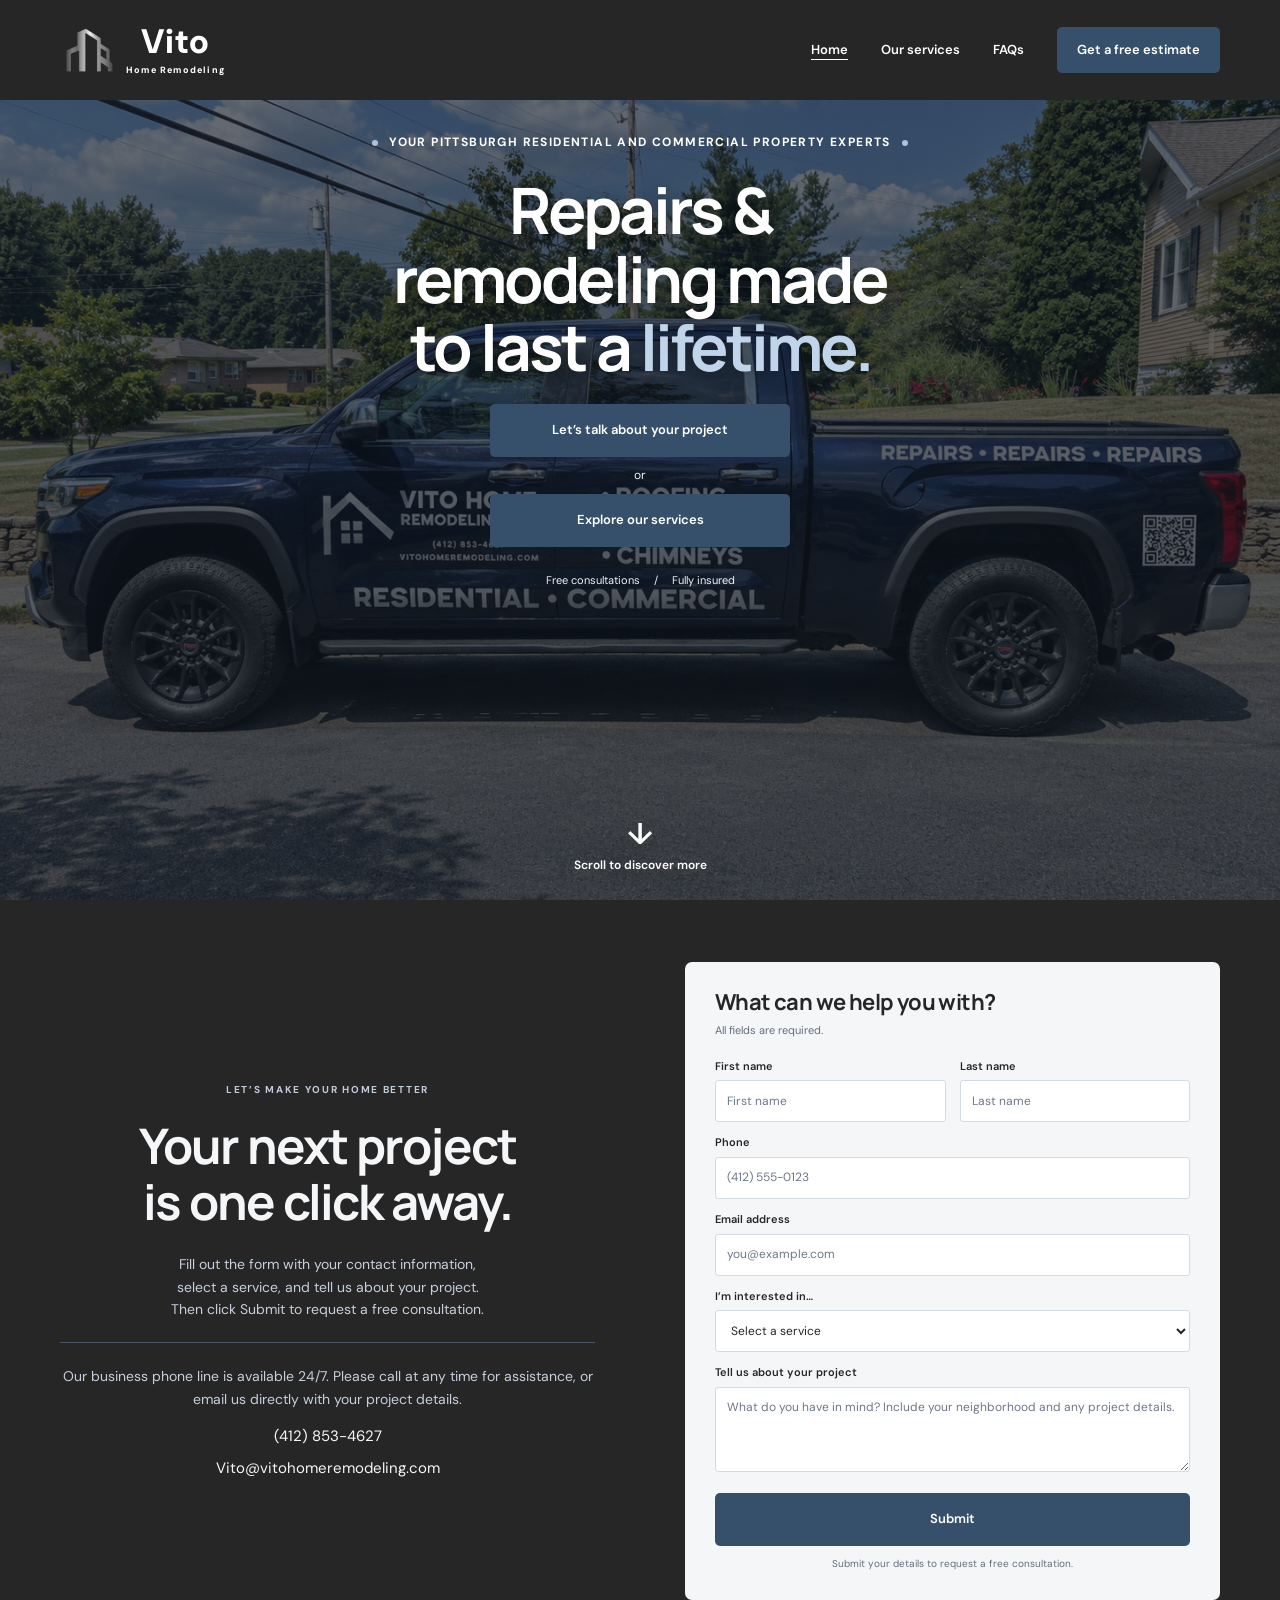
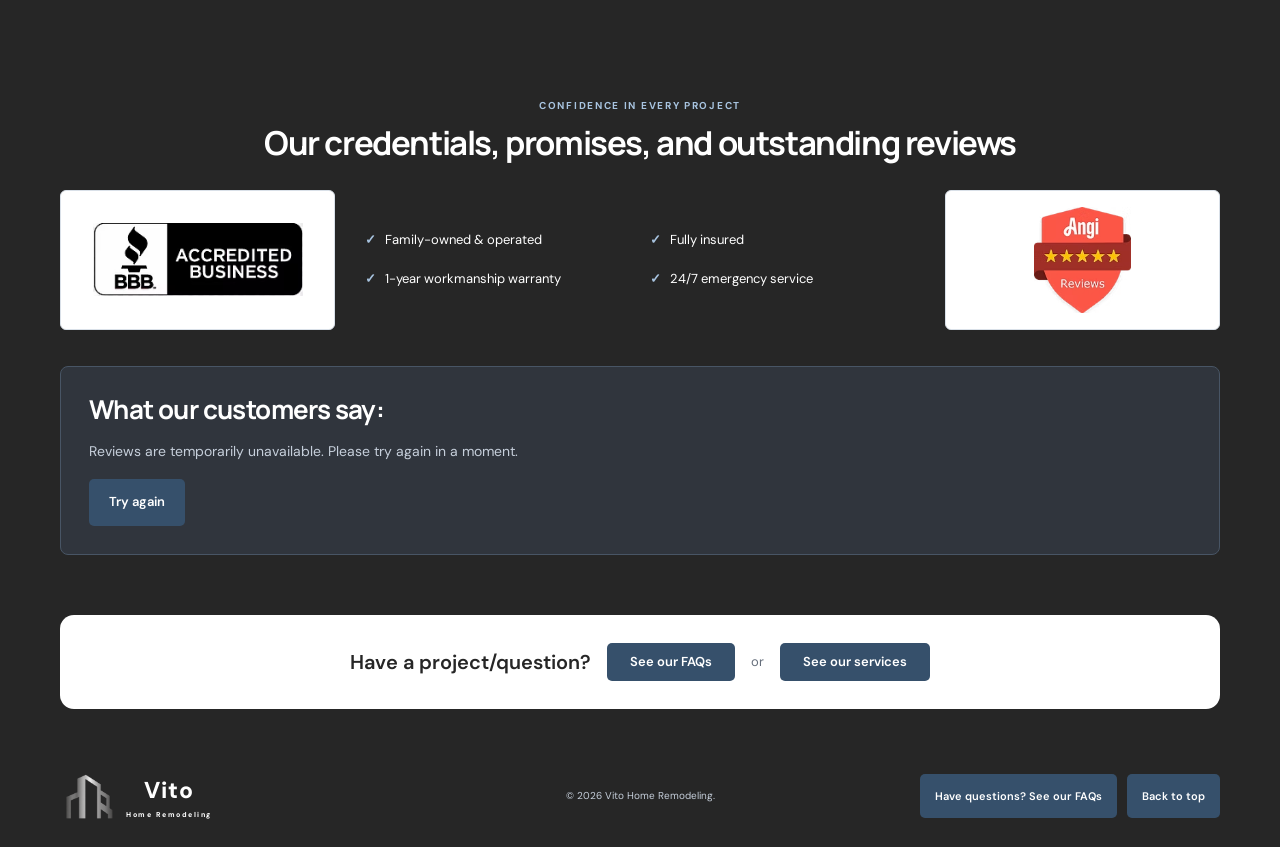
==== commit 2d50d3b7: "forgot a ui change" ====
--- a/index.html
+++ b/index.html
@@ -22,7 +22,7 @@
   <main id="main">
     <section class="hero hero-background" aria-labelledby="hero-title">
       <p class="eyebrow hero-tagline"><span class="dot" aria-hidden="true"></span> YOUR PITTSBURGH RESIDENTIAL AND COMMERCIAL PROPERTY EXPERTS <span class="dot" aria-hidden="true"></span></p>
-      <div class="hero-copy"><h1 id="hero-title">Repairs &amp;<br>remodeling made<br>to last a <em>lifetime.</em></h1><p class="intro">From your home to your business, count on Vito and his team for quality repairs and remodeling built to last.</p><div class="hero-actions"><a href="#contact-form" class="button">Let&#8217;s talk about your project</a><span class="hero-action-divider">or</span><a class="button" href="services.html">Explore our services</a></div><div class="hero-note">Free consultations <span class="separator">/</span> Fully insured</div></div>
+      <div class="hero-copy"><h1 id="hero-title">Repairs &amp;<br>remodeling made<br>to last a <em>lifetime.</em></h1><div class="hero-actions"><a href="#contact-form" class="button">Let&#8217;s talk about your project</a><span class="hero-action-divider">or</span><a class="button" href="services.html">Explore our services</a></div><div class="hero-note">Free consultations <span class="separator">/</span> Fully insured</div></div>
     <div class="scroll-cue-slot"><a class="scroll-cue" href="#contact"><span class="scroll-cue-arrow" aria-hidden="true">&#8595;</span><span>Scroll to discover more</span></a></div>
     </section>
 
